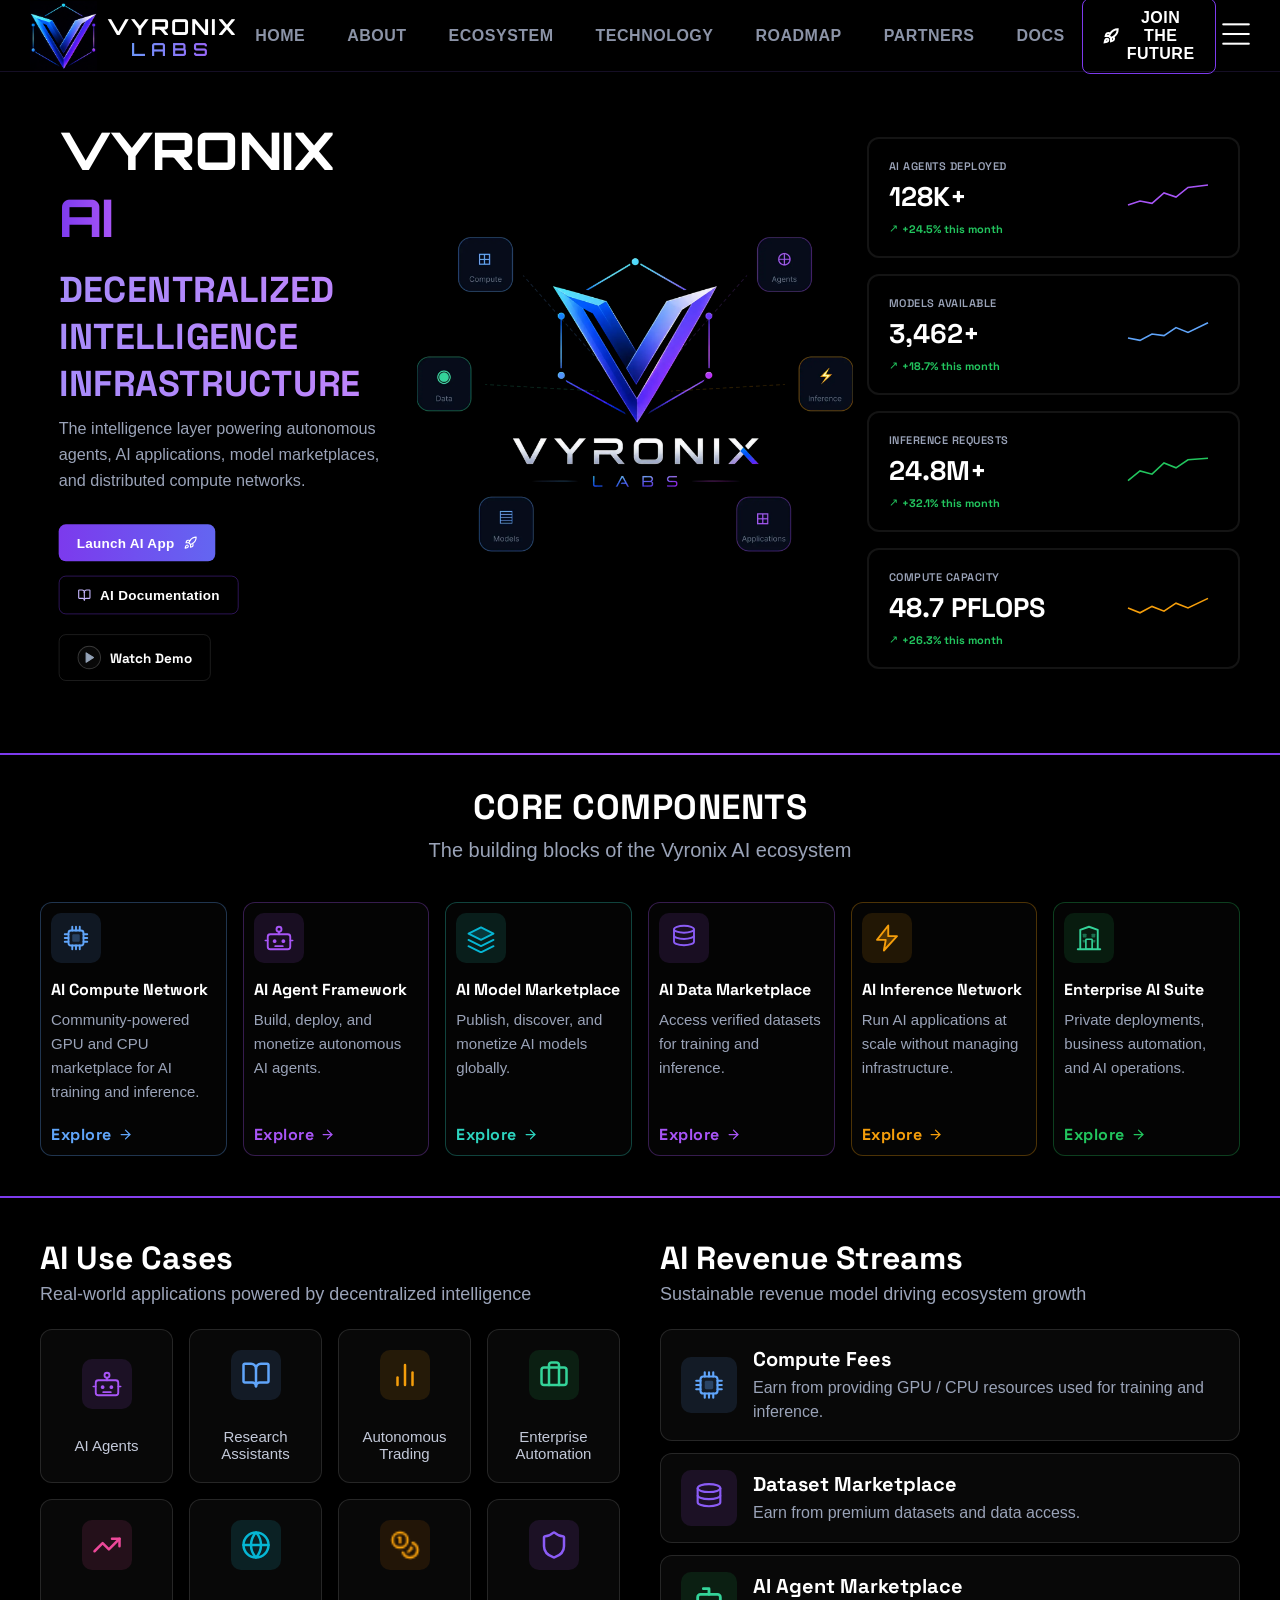
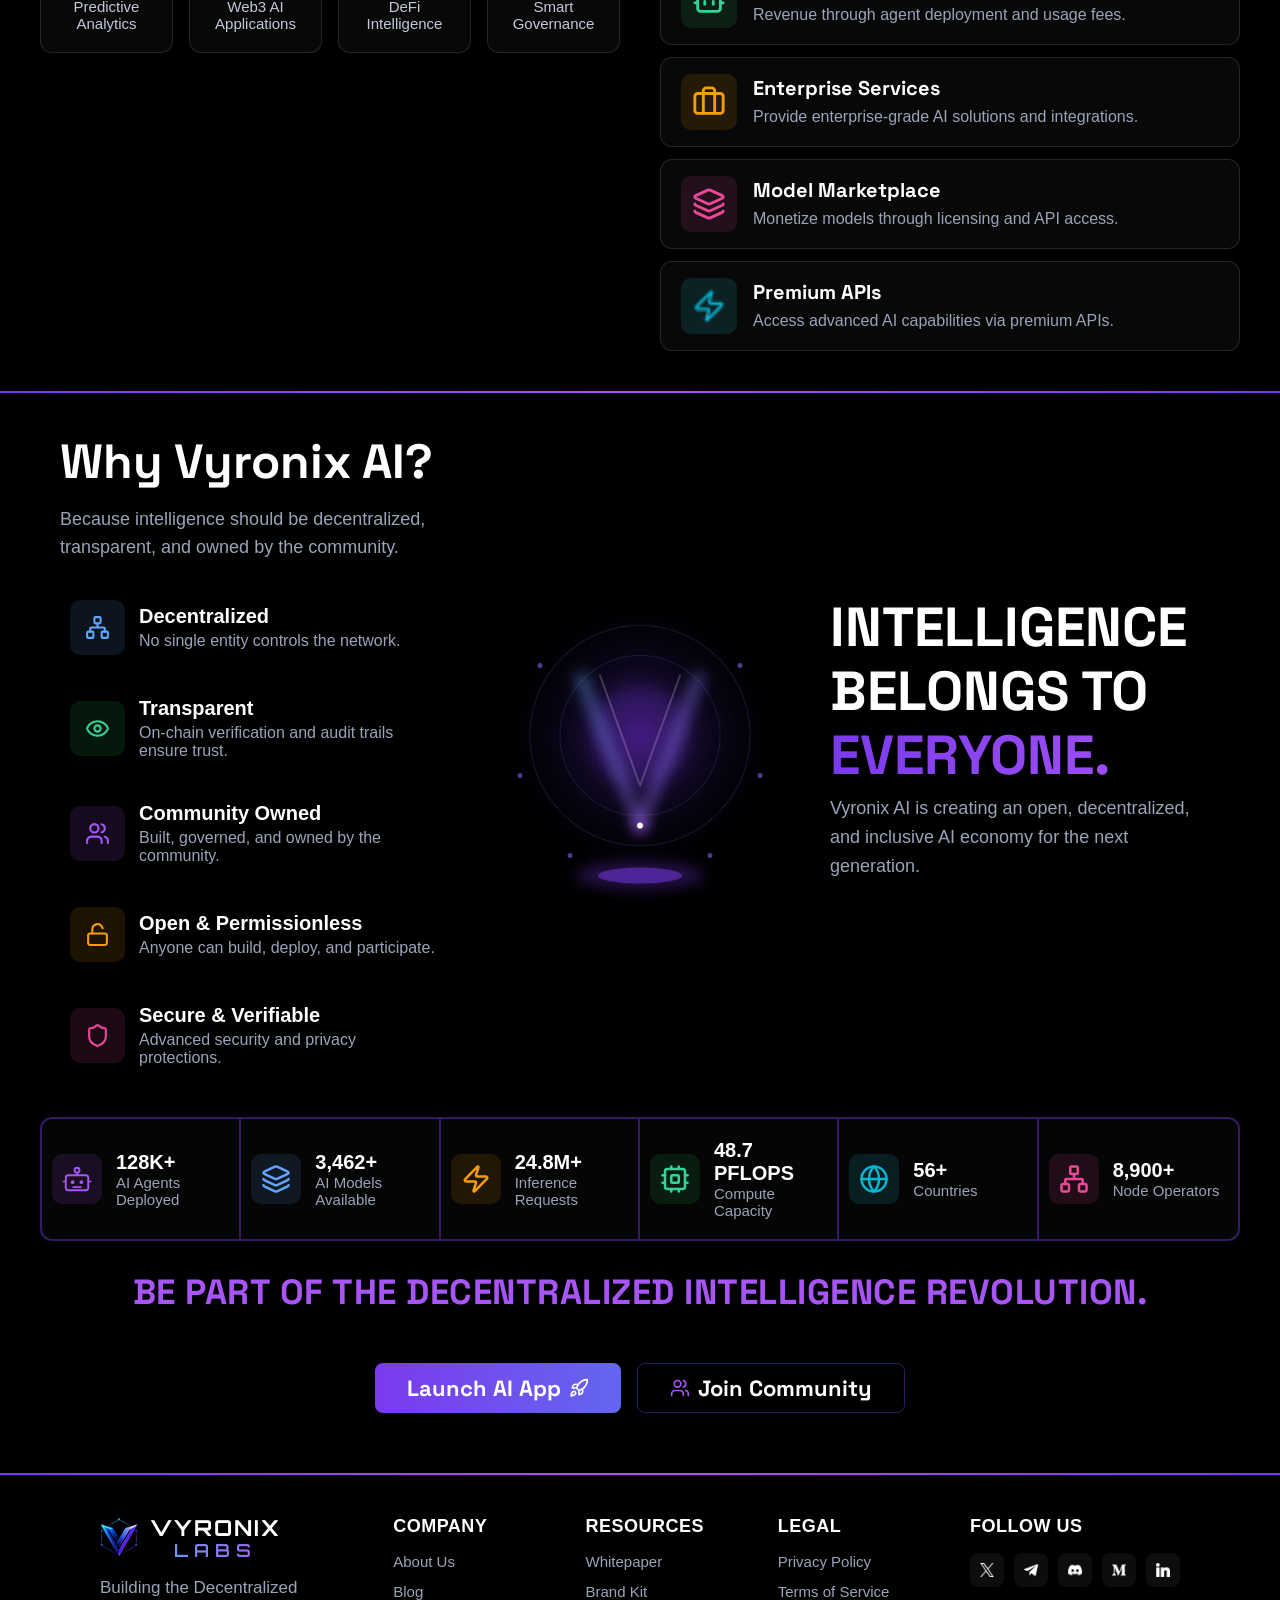
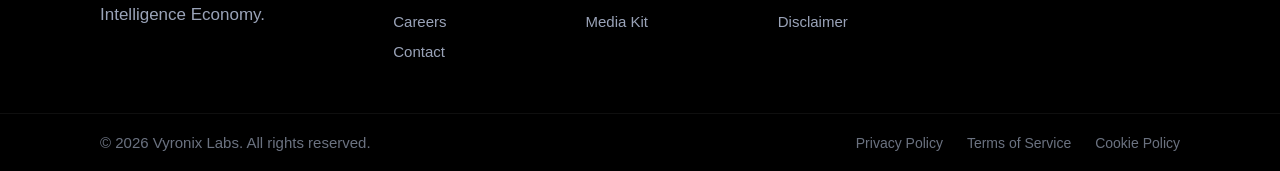
==== page_ai.html @ ead34bfc "Added Or Edited Files" ====
<!doctype html>
<html lang="en">
  <head>
    <meta charset="UTF-8" />
    <meta name="viewport" content="width=device-width, initial-scale=1.0" />
    <title>VYRONIX Labs</title>
      <base href="/"/>
    <link rel="shortcut icon" href="icones/VLOGO.webp" />
    <link
      rel="stylesheet"
      href="https://fonts.googleapis.com/css2?family=Orbitron:wght@600;700&display=swap"
    />
    <link
      rel="stylesheet"
      href="https://fonts.googleapis.com/css2?family=Space+Grotesk:wght@700;800&family=Orbitron:wght@600;700&display=swap"
    />
    
    <link rel="stylesheet" href="styles_ai.css" />
    <style></style>
  </head>
  <body>
    <!-- Navigation Bar -->
    <nav class="navbar">
      <div class="navlogo">
        <div class="img">
          <img src="icones/VLOGO.webp" alt="" />
        </div>
        <div>
          <div>
            <h2 class="vyronix2">VYRONIX</h2>
            <h2 class="labs2">LABS</h2>
          </div>
        </div>
      </div>
      <div class="Navpages">
        <ul>
          <li ><a href="/home">HOME</a></li>
          <li><a href="">ABOUT</a></li>
          <li><a href="">ECOSYSTEM</a></li>
          <li><a href="">TECHNOLOGY</a></li>
          <li><a href="">ROADMAP</a></li>
          <li><a href="">PARTNERS</a></li>
          <li><a href="">DOCS</a></li>
        </ul>
      </div>
      <div class="JoiningButton">
        <button>
          <img src="icones/rocket.svg" alt="" />
          <h3>JOIN THE FUTURE</h3>
        </button>
      </div>
      <div class="hamburger">
        <img src="icones/hamburgerimg.png" alt="menu" />
      </div>
    </nav>

    <!-- Drawer Overlay -->
    <div class="drawer-overlay" id="drawerOverlay"></div>

    <!-- Drawer -->
    <div class="drawer" id="drawer">
      <div class="drawer-header">
        <div class="drawer-logo">
          <img src="icones/VLOGO.webp" alt="Logo" />
          <span>VYRONIX LABS</span>
        </div>
        <button class="drawer-close" id="drawerClose">✕</button>
      </div>

      <ul class="drawer-explore-nav">
        <li class="explore-label"><span class="dot"></span>EXPLORE VYRONIX</li>
        <li>
          <a href="/home"
            ><img src="icones/overview.svg" alt="" /><span>Overview</span></a
          >
        </li>
        <li class="active">
          <a href="/ai"
            ><img src="icones/ai.svg" alt="" /><span>AI</span></a
          >
        </li>
        <li>
          <a href="/web3"
            ><img src="icones/web3.svg" alt="" /><span>Web3</span></a
          >
        </li>
        <li>
          <a href="/depin"><img src="icones/depin.svg" alt="" /><span>DePIN</span></a>
        </li>
        <li>
          <a href="/ecosystem"
            ><img src="icones/ecosystem.svg" alt="" /><span>Ecosystem</span></a
          >
        </li>
        <li>
          <a href="/token"
            ><img src="icones/token.svg" alt="" /><span>Tokenomics</span></a
          >
        </li>
        <li>
          <a href="/roadmap"
            ><img src="icones/roadmap.svg" alt="" /><span>Roadmap</span></a
          >
        </li>
        <li>
          <a href="/community"
            ><img src="icones/community.svg" alt="" /><span>Community</span></a
          >
        </li>
        <li>
          <a href=""><img src="icones/docs.svg" alt="" /><span>Docs</span></a>
        </li>
        <li>
          <a href=""><img src="icones/faqs.svg" alt="" /><span>FAQ</span></a>
        </li>
      </ul>

      <ul class="drawer-nav">
        <li><a href="/home">HOME</a></li>
        <li><a href="#">ABOUT</a></li>
        <li><a href="#">ECOSYSTEM</a></li>
        <li><a href="#">TECHNOLOGY</a></li>
        <li><a href="#">ROADMAP</a></li>
        <li><a href="#">PARTNERS</a></li>
        <li><a href="#">DOCS</a></li>
      </ul>

      <div class="drawer-footer">
        <button class="drawer-join-btn">
          <img src="icones/jointhefuture.png" alt="" />
          JOIN THE FUTURE
        </button>
        <div class="drawer-social">
          <a href="#"><img src="icones/X.png" alt="X" /></a>
          <a href="#"><img src="icones/palne.png" alt="Telegram" /></a>
          <a href="#"><img src="icones/dot.png" alt="Discord" /></a>
          <a href="#"><img src="icones/m.png" alt="Medium" /></a>
          <a href="#"><img src="icones/in.png" alt="LinkedIn" /></a>
        </div>
      </div>
    </div>

    <!-- Main -->
    <main class="main">
      <div class="sections">
        <!-- Hero Section -->
        <div class="hero">
          <div class="content">
            <div class="heading1">
              <h1>VYRONIX</h1>
              <h1 class="accent">AI</h1>
            </div>
            <div class="heading2">
              <h2>Decentralized</h2>
              <h2>Intelligence Infrastructure</h2>
            </div>
            <div class="para">
              <p>
                The intelligence layer powering autonomous agents, AI
                applications, model marketplaces, and distributed compute
                networks.
              </p>
            </div>
            <div class="buttons">
              <button class="btn-primary">
                <h4>Launch AI App</h4>
                <img src="icones/ai/launchAiPlane.svg" alt="" />
              </button>
              <button class="btn-secondary">
                <img src="icones/ai/aiDocumentation.svg" alt="" />
                <h4>AI Documentation</h4>
              </button>
            </div>
            <div class="playButton">
              <button>
                <span class="play-circle">
                  <img src="icones/ai/watchDemo.svg" alt="" />
                </span>
                <h4>Watch Demo</h4>
              </button>
            </div>
          </div>

          <div class="logo-center">
            <img src="icones/ai/BrainOrb.webp" alt="Vyronix Labs" />
          </div>

          <div class="stats">
            <div class="stat-card card-panel">
              <div class="left-Content">
                <h2>AI Agents Deployed</h2>
                <h1>128K+</h1>
                <div class="progress progress-purple">
                  <span class="arrow">↗</span>
                  <h2>+24.5% this month</h2>
                </div>
              </div>
              <div class="right-content">
                <svg viewBox="0 0 100 40" class="mini-chart mini-chart-purple">
                  <polyline points="0,30 15,25 30,28 45,15 60,20 75,8 100,5" />
                </svg>
              </div>
            </div>

            <div class="stat-card card-panel">
              <div class="left-Content">
                <h2>Models Available</h2>
                <h1>3,462+</h1>
                <div class="progress progress-blue">
                  <span class="arrow">↗</span>
                  <h2>+18.7% this month</h2>
                </div>
              </div>
              <div class="right-content">
                <svg viewBox="0 0 100 40" class="mini-chart mini-chart-blue">
                  <polyline points="0,25 15,28 30,20 45,22 60,12 75,18 100,6" />
                </svg>
              </div>
            </div>

            <div class="stat-card card-panel">
              <div class="left-Content">
                <h2>Inference Requests</h2>
                <h1>24.8M+</h1>
                <div class="progress progress-green">
                  <span class="arrow">↗</span>
                  <h2>+32.1% this month</h2>
                </div>
              </div>
              <div class="right-content">
                <svg viewBox="0 0 100 40" class="mini-chart mini-chart-green">
                  <polyline points="0,32 15,20 30,24 45,10 60,16 75,6 100,4" />
                </svg>
              </div>
            </div>

            <div class="stat-card card-panel">
              <div class="left-Content">
                <h2>Compute Capacity</h2>
                <h1>48.7 PFLOPS</h1>
                <div class="progress progress-orange">
                  <span class="arrow">↗</span>
                  <h2>+26.3% this month</h2>
                </div>
              </div>
              <div class="right-content">
                <svg viewBox="0 0 100 40" class="mini-chart mini-chart-orange">
                  <polyline points="0,20 15,26 30,18 45,24 60,14 75,20 100,8" />
                </svg>
              </div>
            </div>
          </div>
        </div>

        <!-- Core Components -->
        <div class="core-Components">
          <h1>Core Components</h1>
          <p>The building blocks of the Vyronix AI ecosystem</p>
          <div class="cards">
            <div class="comp-cards card-blue">
              <div class="img-container">
                <img src="icones/ai/aiCompute.svg" alt="" />
              </div>
              <h3>AI Compute Network</h3>
              <p>
                Community-powered GPU and CPU marketplace for AI training and
                inference.
              </p>
              <button>
                <h3>Explore</h3>
                <svg
                  class="arrow"
                  width="10"
                  height="10"
                  viewBox="0 0 10 10"
                  fill="none"
                  xmlns="http://www.w3.org/2000/svg"
                >
                  <path
                    d="M2.08337 5H7.91671"
                    stroke="currentColor"
                    stroke-width="0.833333"
                    stroke-linecap="round"
                    stroke-linejoin="round"
                  />
                  <path
                    d="M5 2.08331L7.91667 4.99998L5 7.91665"
                    stroke="currentColor"
                    stroke-width="0.833333"
                    stroke-linecap="round"
                    stroke-linejoin="round"
                  />
                </svg>
              </button>
            </div>

            <div class="comp-cards card-purple">
              <div class="img-container">
                <img src="icones/ai/aiAgent.svg" alt="" />
              </div>
              <h3>AI Agent Framework</h3>
              <p>Build, deploy, and monetize autonomous AI agents.</p>
              <button>
                <h3>Explore</h3>
                <svg
                  class="arrow"
                  width="10"
                  height="10"
                  viewBox="0 0 10 10"
                  fill="none"
                  xmlns="http://www.w3.org/2000/svg"
                >
                  <path
                    d="M2.08337 5H7.91671"
                    stroke="currentColor"
                    stroke-width="0.833333"
                    stroke-linecap="round"
                    stroke-linejoin="round"
                  />
                  <path
                    d="M5 2.08331L7.91667 4.99998L5 7.91665"
                    stroke="currentColor"
                    stroke-width="0.833333"
                    stroke-linecap="round"
                    stroke-linejoin="round"
                  />
                </svg>
              </button>
            </div>

            <div class="comp-cards card-teal">
              <div class="img-container">
                <img src="icones/ai/aiModel.svg" alt="" />
              </div>
              <h3>AI Model Marketplace</h3>
              <p>Publish, discover, and monetize AI models globally.</p>
              <button>
                <h3>Explore</h3>
                <svg
                  class="arrow"
                  width="10"
                  height="10"
                  viewBox="0 0 10 10"
                  fill="none"
                  xmlns="http://www.w3.org/2000/svg"
                >
                  <path
                    d="M2.08337 5H7.91671"
                    stroke="currentColor"
                    stroke-width="0.833333"
                    stroke-linecap="round"
                    stroke-linejoin="round"
                  />
                  <path
                    d="M5 2.08331L7.91667 4.99998L5 7.91665"
                    stroke="currentColor"
                    stroke-width="0.833333"
                    stroke-linecap="round"
                    stroke-linejoin="round"
                  />
                </svg>
              </button>
            </div>

            <div class="comp-cards card-purple">
              <div class="img-container">
                <img src="icones/ai/aiData.svg" alt="" />
              </div>
              <h3>AI Data Marketplace</h3>
              <p>Access verified datasets for training and inference.</p>
              <button>
                <h3>Explore</h3>
                <svg
                  class="arrow"
                  width="10"
                  height="10"
                  viewBox="0 0 10 10"
                  fill="none"
                  xmlns="http://www.w3.org/2000/svg"
                >
                  <path
                    d="M2.08337 5H7.91671"
                    stroke="currentColor"
                    stroke-width="0.833333"
                    stroke-linecap="round"
                    stroke-linejoin="round"
                  />
                  <path
                    d="M5 2.08331L7.91667 4.99998L5 7.91665"
                    stroke="currentColor"
                    stroke-width="0.833333"
                    stroke-linecap="round"
                    stroke-linejoin="round"
                  />
                </svg>
              </button>
            </div>

            <div class="comp-cards card-orange">
              <div class="img-container">
                <img src="icones/ai/aiInterface.svg" alt="" />
              </div>
              <h3>AI Inference Network</h3>
              <p>
                Run AI applications at scale without managing infrastructure.
              </p>
              <button>
                <h3>Explore</h3>
                <svg
                  class="arrow"
                  width="10"
                  height="10"
                  viewBox="0 0 10 10"
                  fill="none"
                  xmlns="http://www.w3.org/2000/svg"
                >
                  <path
                    d="M2.08337 5H7.91671"
                    stroke="currentColor"
                    stroke-width="0.833333"
                    stroke-linecap="round"
                    stroke-linejoin="round"
                  />
                  <path
                    d="M5 2.08331L7.91667 4.99998L5 7.91665"
                    stroke="currentColor"
                    stroke-width="0.833333"
                    stroke-linecap="round"
                    stroke-linejoin="round"
                  />
                </svg>
              </button>
            </div>

            <div class="comp-cards card-green">
              <div class="img-container">
                <img src="icones/ai/enterpriseAi.svg" alt="" />
              </div>
              <h3>Enterprise AI Suite</h3>
              <p>
                Private deployments, business automation, and AI operations.
              </p>
              <button>
                <h3>Explore</h3>
                <svg
                  class="arrow"
                  width="10"
                  height="10"
                  viewBox="0 0 10 10"
                  fill="none"
                  xmlns="http://www.w3.org/2000/svg"
                >
                  <path
                    d="M2.08337 5H7.91671"
                    stroke="currentColor"
                    stroke-width="0.833333"
                    stroke-linecap="round"
                    stroke-linejoin="round"
                  />
                  <path
                    d="M5 2.08331L7.91667 4.99998L5 7.91665"
                    stroke="currentColor"
                    stroke-width="0.833333"
                    stroke-linecap="round"
                    stroke-linejoin="round"
                  />
                </svg>
              </button>
            </div>
          </div>
        </div>

        <!-- AI Use Cases & Revenue Streams -->
        <div class="usecases-revenue">
          <div class="usecases-col">
            <h1>AI Use Cases</h1>
            <p>Real-world applications powered by decentralized intelligence</p>
            <div class="usecase-grid">
              <div class="usecase-card usecase-purple">
                <div class="img-container">
                  <img src="icones/ai/aiAgent.svg" alt="" />
                </div>
                <p>AI Agents</p>
              </div>
              <div class="usecase-card usecase-blue">
                <div class="img-container">
                  <img src="icones/ai/researchAssistant.svg" alt="" />
                </div>
                <p>Research Assistants</p>
              </div>
              <div class="usecase-card usecase-orange">
                <div class="img-container">
                  <img src="icones/ai/autonomousTrading.svg" alt="" />
                </div>
                <p>Autonomous Trading</p>
              </div>
              <div class="usecase-card usecase-green">
                <div class="img-container">
                  <img src="icones/ai/enterpriseAutomation.svg" alt="" />
                </div>
                <p>Enterprise Automation</p>
              </div>
              <div class="usecase-card usecase-pink">
                <div class="img-container">
                  <img src="icones/ai/predictiveAnalysis.svg" alt="" />
                </div>
                <p>Predictive Analytics</p>
              </div>
              <div class="usecase-card usecase-cyan">
                <div class="img-container">
                  <img src="icones/ai/web3Ai.svg" alt="" />
                </div>
                <p>Web3 AI Applications</p>
              </div>
              <div class="usecase-card usecase-gold">
                <div class="img-container">
                  <img src="icones/ai/deFiIntelligence.webp" alt="" />
                </div>
                <p>DeFi Intelligence</p>
              </div>
              <div class="usecase-card usecase-purple">
                <div class="img-container">
                  <img src="icones/ai/smartGovernance.svg" alt="" />
                </div>
                <p>Smart Governance</p>
              </div>
            </div>
          </div>

          <div class="revenue-col">
            <h1>AI Revenue Streams</h1>
            <p>Sustainable revenue model driving ecosystem growth</p>
            <div class="revenue-list">
              <div class="revenue-row">
                <div class="img-container revenue-blue">
                  <img src="icones/ai/aiCompute.svg" alt="" />
                </div>
                <div class="revenue-text">
                  <h3>Compute Fees</h3>
                  <p>
                    Earn from providing GPU / CPU resources used for training
                    and inference.
                  </p>
                </div>
              </div>
              <div class="revenue-row">
                <div class="img-container revenue-purple">
                  <img src="icones/ai/aiData.svg" alt="" />
                </div>
                <div class="revenue-text">
                  <h3>Dataset Marketplace</h3>
                  <p>Earn from premium datasets and data access.</p>
                </div>
              </div>
              <div class="revenue-row">
                <div class="img-container revenue-green">
                  <img src="icones/ai/aiAgent2.svg" alt="" />
                </div>
                <div class="revenue-text">
                  <h3>AI Agent Marketplace</h3>
                  <p>Revenue through agent deployment and usage fees.</p>
                </div>
              </div>
              <div class="revenue-row">
                <div class="img-container revenue-orange">
                  <img src="icones/ai/enterpriceServices.svg" alt="" />
                </div>
                <div class="revenue-text">
                  <h3>Enterprise Services</h3>
                  <p>Provide enterprise-grade AI solutions and integrations.</p>
                </div>
              </div>
              <div class="revenue-row">
                <div class="img-container revenue-pink">
                  <img src="icones/ai/modelMarketplace.svg" alt="" />
                </div>
                <div class="revenue-text">
                  <h3>Model Marketplace</h3>
                  <p>Monetize models through licensing and API access.</p>
                </div>
              </div>
              <div class="revenue-row">
                <div class="img-container revenue-cyan">
                  <img src="icones/ai/premiumAPIs.webp" alt="" />
                </div>
                <div class="revenue-text">
                  <h3>Premium APIs</h3>
                  <p>Access advanced AI capabilities via premium APIs.</p>
                </div>
              </div>
            </div>
          </div>
        </div>

        <!-- Why Vyronix AI -->
        <div class="why-Vyronix">
          <div class="main-content">
            <div class="why-left">
              <div class="heading">
                <h1>Why Vyronix AI?</h1>
              </div>
              <div class="para">
                <p>
                  Because intelligence should be decentralized, transparent, and
                  owned by the community.
                </p>
              </div>
              <div class="lists">
                <div class="list-item">
                  <div class="img-container list-blue">
                    <img src="icones/ai/decentralized.svg" alt="" />
                  </div>
                  <div class="list-text">
                    <h3>Decentralized</h3>
                    <p>No single entity controls the network.</p>
                  </div>
                </div>
                <div class="list-item">
                  <div class="img-container list-green">
                    <img src="icones/ai/transparent.svg" alt="" />
                  </div>
                  <div class="list-text">
                    <h3>Transparent</h3>
                    <p>On-chain verification and audit trails ensure trust.</p>
                  </div>
                </div>
                <div class="list-item">
                  <div class="img-container list-purple">
                    <img src="icones/ai/communityOwned.svg" alt="" />
                  </div>
                  <div class="list-text">
                    <h3>Community Owned</h3>
                    <p>Built, governed, and owned by the community.</p>
                  </div>
                </div>
                <div class="list-item">
                  <div class="img-container list-orange">
                    <img src="icones/ai/openPermissionless.svg" alt="" />
                  </div>
                  <div class="list-text">
                    <h3>Open &amp; Permissionless</h3>
                    <p>Anyone can build, deploy, and participate.</p>
                  </div>
                </div>
                <div class="list-item">
                  <div class="img-container list-pink">
                    <img src="icones/ai/secureVerifiable.svg" alt="" />
                  </div>
                  <div class="list-text">
                    <h3>Secure &amp; Verifiable</h3>
                    <p>Advanced security and privacy protections.</p>
                  </div>
                </div>
              </div>
            </div>
            <div class="why-center"></div>
            <div class="why-right">
              <div class="heading">
                <h1>Intelligence</h1>
                <h1>Belongs To</h1>
                <h1 class="accent">Everyone.</h1>
              </div>
              <div class="para">
                <p>
                  Vyronix AI is creating an open, decentralized, and inclusive
                  AI economy for the next generation.
                </p>
              </div>
            </div>
          </div>

          <div class="stat-cards">
            <div class="stat-item">
              <div class="img-container stat-purple">
                <img src="icones/ai/aiAgent.svg" alt="" />
              </div>
              <div class="text">
                <h1>128K+</h1>
                <p>AI Agents Deployed</p>
              </div>
            </div>
            <div class="stat-item">
              <div class="img-container stat-blue">
                <img src="icones/ai/modelsAvailable.svg" alt="" />
              </div>
              <div class="text">
                <h1>3,462+</h1>
                <p>AI Models Available</p>
              </div>
            </div>
            <div class="stat-item">
              <div class="img-container stat-orange">
                <img src="icones/ai/inferenceRequests.svg" alt="" />
              </div>
              <div class="text">
                <h1>24.8M+</h1>
                <p>Inference Requests</p>
              </div>
            </div>
            <div class="stat-item">
              <div class="img-container stat-green">
                <img src="icones/ai/computeCapacity.svg" alt="" />
              </div>
              <div class="text">
                <h1>48.7 PFLOPS</h1>
                <p>Compute Capacity</p>
              </div>
            </div>
            <div class="stat-item">
              <div class="img-container stat-cyan">
                <img src="icones/ai/countries.svg" alt="" />
              </div>
              <div class="text">
                <h1>56+</h1>
                <p>Countries</p>
              </div>
            </div>
            <div class="stat-item">
              <div class="img-container stat-pink">
                <img src="icones/ai/nodeOperators.svg" alt="" />
              </div>
              <div class="text">
                <h1>8,900+</h1>
                <p>Node Operators</p>
              </div>
            </div>
          </div>

          <div class="cta-block">
            <div class="heading">
              <h1>Be Part Of The Decentralized Intelligence Revolution.</h1>
            </div>
            <div class="buttons">
              <button class="btn-primary">
                <h4>Launch AI App</h4>
                <img src="icones/ai/launchAiPlane.svg" alt="" />
              </button>
              <button class="btn-secondary">
                <img src="icones/ai/communityOwned.svg" alt="" />
                <h4>Join Community</h4>
              </button>
            </div>
          </div>
        </div>
      </div>
    </main>

    <!-- Footer -->
    <footer class="footer">
      <div class="footer-bottom">
        <div class="footer-brand">
          <div class="footer-logo">
            <img src="icones/VLOGO.webp" alt="" />
            <div>
              <h2 class="vyronix2">VYRONIX</h2>
              <h2 class="labs2">LABS</h2>
            </div>
          </div>
          <p class="footer-tagline">
            Building the Decentralized Intelligence Economy.
          </p>
        </div>

        <div class="footer-links-col">
          <h4>COMPANY</h4>
          <ul>
            <li><a href="">About Us</a></li>
            <li><a href="">Blog</a></li>
            <li><a href="">Careers</a></li>
            <li><a href="">Contact</a></li>
          </ul>
        </div>

        <div class="footer-links-col">
          <h4>RESOURCES</h4>
          <ul>
            <li><a href="">Whitepaper</a></li>
            <li><a href="">Brand Kit</a></li>
            <li><a href="">Media Kit</a></li>
          </ul>
        </div>

        <div class="footer-links-col">
          <h4>LEGAL</h4>
          <ul>
            <li><a href="">Privacy Policy</a></li>
            <li><a href="">Terms of Service</a></li>
            <li><a href="">Disclaimer</a></li>
          </ul>
        </div>

        <div class="footer-follow-col">
          <h4>FOLLOW US</h4>
          <div class="social-icons">
            <a href=""><img src="icones/X.png" alt="X" /></a>
            <a href=""><img src="icones/palne.png" alt="Telegram" /></a>
            <a href=""><img src="icones/dot.png" alt="Discord" /></a>
            <a href=""><img src="icones/m.png" alt="Medium" /></a>
            <a href=""><img src="icones/in.png" alt="LinkedIn" /></a>
          </div>
        </div>
      </div>
      <div class="footer-copyright">
        <p>© 2026 Vyronix Labs. All rights reserved.</p>
        <div class="footer-copyright-links">
          <a href="">Privacy Policy</a>
          <a href="">Terms of Service</a>
          <a href="">Cookie Policy</a>
        </div>
      </div>
    </footer>

    <!-- script for drawer -->
    <script>
      // Get elements
      const hamburger = document.querySelector(".hamburger");
      const drawer = document.getElementById("drawer");
      const overlay = document.getElementById("drawerOverlay");
      const closeBtn = document.getElementById("drawerClose");
      const body = document.body;

      // Open drawer
      function openDrawer() {
        drawer.classList.add("open");
        overlay.classList.add("active");
        body.classList.add("no-scroll");
      }

      // Close drawer
      function closeDrawer() {
        drawer.classList.remove("open");
        overlay.classList.remove("active");
        body.classList.remove("no-scroll");
      }

      // Event listeners
      hamburger.addEventListener("click", openDrawer);
      closeBtn.addEventListener("click", closeDrawer);
      overlay.addEventListener("click", closeDrawer);

      // Close on Escape key
      document.addEventListener("keydown", function (e) {
        if (e.key === "Escape") {
          closeDrawer();
        }
      });

      // Close when a nav link is clicked
      document.querySelectorAll(".drawer-nav a").forEach((link) => {
        link.addEventListener("click", closeDrawer);
      });

      // Close when join button is clicked
      document
        .querySelector(".drawer-join-btn")
        .addEventListener("click", closeDrawer);
    </script>
  </body>
</html>
---- styles_ai.css ----
* {
    padding: 0;
    margin: 0;
    box-sizing: border-box;
}

body {
    background: #000000;
    font-family: "Segoe UI", Arial, sans-serif;
}

h1,
h2,
h3,
h4,
h5,
h6 {
    font-family: "Inter-Bold", sans-serif;
}

.navbar {
    display: flex;
    align-items: center;
    justify-content: space-between;
    height: 72px;
    padding: 0 30px;
    background-color: #000000;
    border-bottom: 1px solid rgba(139, 92, 246, 0.15);
}

/* ---------- Logo ---------- */

.navbar .navlogo {
    display: flex;
    align-items: center;
    gap: 10px;
}

.navbar .navlogo .img img {
    height: 70px;
    width: auto;
    display: block;
}

.vyronix2 {
    color: #ffffff;
    text-align: center;
    font-family: "Orbitron";
    font-size: 22px;
    line-height: 24px;
    letter-spacing: 2px;
    font-weight: 700;
    position: static;
}

.labs2 {
    background: linear-gradient(90deg,
            rgba(96, 165, 250, 1) 0%,
            rgba(168, 85, 247, 1) 100%);
    background-clip: text;
    -webkit-background-clip: text;
    -webkit-text-fill-color: transparent;
    text-align: center;
    font-family: "Orbitron", sans-serif;
    font-size: 18px;
    line-height: 16px;
    letter-spacing: 6px;
    font-weight: 600;
    position: static;
    margin-top: 2px;
}

/* ---------- Nav links ---------- */

.Navpages ul {
    list-style: none;
    display: flex;
    align-items: center;
    gap: 8px;
}

.Navpages ul li a {
    display: inline-block;
    text-decoration: none;
    color: #8b93a7;
    font-size: 16px;
    font-weight: 600;
    letter-spacing: 0.5px;
    padding: 8px 16px;
    border-radius: 8px;
    border: 1px solid transparent;
    transition:
        color 0.2s ease,
        border-color 0.2s ease,
        background 0.2s ease;
}

.Navpages ul li a:hover {
    color: #ffffff;
}

.Navpages ul li.active a {
    color: #ffffff;
    border: 1px solid #7c3aed;
    background: rgba(124, 58, 237, 0.08);
}

/* ---------- Join button ---------- */

.JoiningButton button {
    display: flex;
    align-items: center;
    gap: 8px;
    background: transparent;
    border: 1px solid #7c3aed;
    border-radius: 8px;
    padding: 10px 20px;
    cursor: pointer;
    transition: background 0.2s ease;
}

.JoiningButton button:hover {
    background: rgba(124, 58, 237, 0.1);
}

.JoiningButton button img {
    height: 16px;
    width: auto;
}

.JoiningButton button h3 {
    color: #ffffff;
    font-size: 16px;
    font-weight: 700;
    letter-spacing: 0.5px;
}

.hamburger img {
    height: 40px;
}


/* ---------- Main layout ---------- */
.main {
    display: grid;
    grid-template-columns: 100%;
}

/* ---------- Hero layout ---------- */

.hero {
    display: grid;
    grid-template-columns: 550px 400px 300px;
    gap: 40px;
    padding: 0px 40px;
    align-items: center;
    justify-content: space-between;
}

/* ---------- Left: content ---------- */
.hero .content {
    display: flex;
    flex-direction: column;
    gap: 10px;
    max-width: 650px;
    padding: 20px 0px 0;
    position: relative;
    z-index: 2;
}

.heading1 {
    display: flex;
    flex-wrap: wrap;
    align-items: baseline;
    gap: 12px;
    margin-bottom: 12px;
}

.heading1 h1 {
    font-family: "Orbitron";
    color: #ffffff;
    font-size: clamp(32px, 5vw, 70px);
    font-weight: 800;
    line-height: 1.1;
    text-transform: uppercase;
    font-size: clamp(28px, 4.5vw, 59.85px);
    hyphens: auto;
}

.heading1 h1.accent {
    background: linear-gradient(90deg, #7c3aed, #a855f7);
    background-clip: text;
    -webkit-background-clip: text;
    -webkit-text-fill-color: transparent;
}

.heading2 h2 {
    font-family: "Space Grotesk", sans-serif;
    font-size: 40px;
    font-weight: 800;
    line-height: 1.3;
    letter-spacing: 0.3px;
    text-transform: uppercase;
    background: linear-gradient(90deg, #a78bfa, #c084fc);
    background-clip: text;
    -webkit-background-clip: text;
    -webkit-text-fill-color: transparent;
}

.content .para p {
    color: #9aa3b8;
    font-size: 18px;
    line-height: 1.6;
    max-width: 380px;
    margin-bottom: 24px;
}

.content .buttons {
    display: flex;
    flex-direction: row;
    flex-wrap: wrap;
    gap: 16px;
    margin-bottom: 12px;
}

.content .buttons button {
    display: flex;
    align-items: center;
    gap: 10px;
    border-radius: 8px;
    padding: 12px 20px;
    font-size: 13px;
    font-weight: 700;
    letter-spacing: 0.5px;
    cursor: pointer;
    border: none;
}

.content .buttons h4 {
    /* font-family: "Space Grotesk", sans-serif; */
    font-size: 15px;
    font-weight: 700;
    letter-spacing: 0.3px;
}

.btn-primary {
    background: linear-gradient(90deg, #7c3aed, #6366f1);
}

.btn-primary h4,
.btn-primary img {
    color: #ffffff;
}

.btn-primary img {
    height: 15px;
}

.btn-secondary {
    background: transparent;
    border: 1px solid rgba(124, 58, 237, 0.4) !important;
}

.btn-secondary h4 {
    color: #ffffff;
}

.btn-secondary img {
    height: 15px;
}

.playButton button {
    display: flex;
    align-items: center;
    gap: 10px;
    background: transparent;
    border: 1px solid rgba(255, 255, 255, 0.12);
    border-radius: 8px;
    padding: 12px 20px;
    cursor: pointer;
}

.playButton h4 {
    font-family: "Space Grotesk", sans-serif;
    color: #ffffff;
    font-size: 15px;
    font-weight: 700;
}

.play-circle {
    display: flex;
    align-items: center;
    justify-content: center;
    width: 26px;
    height: 26px;
    border-radius: 50%;
    border: 1px solid rgba(255, 255, 255, 0.2);
    background: rgba(255, 255, 255, 0.03);
}

.play-circle img {
    height: 14px;
}

/* ---------- Center: logo design ---------- */

.logo-center {
    display: flex;
    align-items: center;
    justify-content: center;
    /* padding-top: 20px; */
    /* margin: auto; */
    padding-right: 10px;
}

.logo-center img {
    max-width: 120%;
    max-height: 120%;
}

/* ---------- Right: stats ---------- */

.stats {
    display: flex;
    flex-direction: column;
    gap: 16px;
    margin-top: 20px;
}

.stat-card {
    display: flex;
    justify-content: space-between;
    align-items: center;
    padding: 20px;
    border: 2px solid rgba(255, 255, 255, 0.08);
    border-radius: 12px;
}

.left-Content h2 {
    font-family: "Space Grotesk", sans-serif;
    color: #9aa3b8;
    font-size: 11px;
    font-weight: 600;
    letter-spacing: 0.5px;
    text-transform: uppercase;
    margin-bottom: 6px;
}

.left-Content h1 {
    font-family: "Space Grotesk", sans-serif;
    color: #ffffff;
    font-size: 27px;
    font-weight: 1000;
    margin-bottom: 8px;
}

.progress {
    display: flex;
    align-items: center;
    gap: 4px;
}

.progress .arrow {
    font-size: 11px;
}

.progress h2 {
    font-size: 11px;
    font-weight: 700;
    letter-spacing: 0;
    text-transform: none;
    margin-bottom: 0;
}

.progress-purple .arrow,
.progress-purple h2 {
    color: #22c55e;
}

.progress-blue .arrow,
.progress-blue h2 {
    color: #22c55e;
}

.progress-green .arrow,
.progress-green h2 {
    color: #22c55e;
}

.progress-orange .arrow,
.progress-orange h2 {
    color: #22c55e;
}

.right-content {
    width: 100px;
    height: 32px;
}

.mini-chart {
    width: 100%;
    height: 100%;
}

.mini-chart polyline {
    fill: none;
    stroke-width: 2;
}

.mini-chart-purple polyline {
    stroke: #a855f7;
}

.mini-chart-blue polyline {
    stroke: #60a5fa;
}

.mini-chart-green polyline {
    stroke: #22c55e;
}

.mini-chart-orange polyline {
    stroke: #f59e0b;
}

/* ---------- Section divider ---------- */

.section-divider {
    height: 1px;
    background: rgba(247, 11, 11, 0.06);
    margin: 0 40px;
}

/* ---------- Core Components ---------- */

.core-Components {
    text-align: center;
    padding: 30px 40px;
}

.core-Components h1 {
    font-family: "Space Grotesk", sans-serif;
    color: #ffffff;
    font-size: 35px;
    font-weight: 800;
    letter-spacing: 0.5px;
    text-transform: uppercase;
    margin-bottom: 10px;
}

.core-Components>p {
    color: #9aa3b8;
    font-size: 20px;
    margin-bottom: 40px;
}

.cards {
    display: grid;
    grid-template-columns: repeat(6, 1fr);
    gap: 16px;
    text-align: left;
}

.comp-cards {
    display: flex;
    flex-direction: column;
    border: 1px solid rgba(255, 255, 255, 0.08);
    border-radius: 12px;
    padding: 10px;
    background: rgba(255, 255, 255, 0.015);
}

.img-container {
    display: flex;
    align-items: center;
    justify-content: center;
    width: 50px;
    height: 50px;
    border-radius: 10px;
    margin-bottom: 16px;
}

.img-container img {
    width: 30px;
    height: 30px;
}

.comp-cards h3 {
    font-family: "Space Grotesk", sans-serif;
    color: #ffffff;
    font-size: 16px;
    font-weight: 700;
    margin-bottom: 8px;
}

.comp-cards>p {
    color: #9aa3b8;
    font-size: 15px;
    line-height: 1.6;
    margin-bottom: 20px;
    flex-grow: 1;
}

.comp-cards button {
    display: flex;
    align-items: center;
    gap: 6px;
    background: transparent;
    border: none;
    cursor: pointer;
    padding: 0;
    align-self: flex-start;
}

.comp-cards button h3 {
    font-size: 16px;
    font-weight: 800;
    letter-spacing: 0.5px;
    margin-bottom: 0;
}

.comp-cards button .arrow {
    width: 15px;
    height: 15px;
    flex-shrink: 0;
}

/* ---------- Per-card accent colors ---------- */

.card-blue .img-container {
    background: rgba(96, 165, 250, 0.12);
}

.card-purple .img-container {
    background: rgba(168, 85, 247, 0.12);
}

.card-teal .img-container {
    background: rgba(45, 212, 191, 0.12);
}

.card-orange .img-container {
    background: rgba(245, 158, 11, 0.12);
}

.card-green .img-container {
    background: rgba(34, 197, 94, 0.12);
}

.card-blue {
    border-color: rgba(96, 165, 250, 0.3);
}

.card-purple {
    border-color: rgba(168, 85, 247, 0.3);
}

.card-teal {
    border-color: rgba(45, 212, 191, 0.3);
}

.card-orange {
    border-color: rgba(245, 158, 11, 0.3);
}

.card-green {
    border-color: rgba(34, 197, 94, 0.3);
}

.card-blue button,
.card-blue button h3,
.card-blue button .arrow {
    color: #60a5fa;
}

.card-purple button,
.card-purple button h3,
.card-purple button .arrow {
    color: #a855f7;
}

.card-teal button,
.card-teal button h3,
.card-teal button .arrow {
    color: #2dd4bf;
}

.card-orange button,
.card-orange button h3,
.card-orange button .arrow {
    color: #f59e0b;
}

.card-green button,
.card-green button h3,
.card-green button .arrow {
    color: #22c55e;
}

.sections>div {
    border-bottom: 2px solid;
    border-image: linear-gradient(90deg, #7c3aed, #a855f7, #7c3aed) 1;
    padding-bottom: 40px;
}


/* ---------- AI Use Cases + Revenue Streams ---------- */

.usecases-revenue {
    display: grid;
    grid-template-columns: 1fr 1fr;
    gap: 40px;
    padding: 40px 40px;
}

.usecases-revenue h1 {
    font-family: "Space Grotesk", sans-serif;
    color: #ffffff;
    font-size: 32px;
    font-weight: 800;
    margin-bottom: 6px;
}

.usecases-revenue>div>p {
    color: #9aa3b8;
    font-size: 18px;
    margin-bottom: 24px;
}

/* ---------- Use case grid ---------- */

.usecase-grid {
    display: grid;
    grid-template-columns: repeat(4, 1fr);
    gap: 16px;
}

.usecase-card {
    display: flex;
    flex-direction: column;
    align-items: center;
    justify-content: center;
    text-align: center;
    gap: 12px;
    border: 1px solid rgba(255, 255, 255, 0.12);
    border-radius: 12px;
    padding: 20px 12px;
    background: rgba(255, 255, 255, 0.03);
}

.usecase-card .img-container {
    display: flex;
    align-items: center;
    justify-content: center;
    width: 50px;
    height: 50px;
    border-radius: 10px;
}

.usecase-card .img-container img {
    width: 30px;
    height: 30px;
}

.usecase-card p {
    color: #c3c9d9;
    font-size: 15px;
    font-weight: 500;
}

.usecase-purple .img-container {
    background: rgba(168, 85, 247, 0.12);
}

.usecase-blue .img-container {
    background: rgba(96, 165, 250, 0.12);
}

.usecase-orange .img-container {
    background: rgba(245, 158, 11, 0.12);
}

.usecase-green .img-container {
    background: rgba(34, 197, 94, 0.12);
}

.usecase-pink .img-container {
    background: rgba(236, 72, 153, 0.12);
}

.usecase-cyan .img-container {
    background: rgba(34, 211, 238, 0.12);
}

.usecase-gold .img-container {
    background: rgba(217, 119, 6, 0.12);
}

/* ---------- Revenue list ---------- */

.revenue-list {
    display: flex;
    flex-direction: column;
    gap: 12px;
}


.revenue-row {
    display: flex;
    align-items: center;
    gap: 16px;
    border: 1px solid rgba(255, 255, 255, 0.12);
    border-radius: 12px;
    padding: 16px 20px;
    background: rgba(255, 255, 255, 0.03);
}

.revenue-row>div {
    margin: auto 0px;
}

.revenue-row .img-container {
    display: flex;
    align-items: center;
    justify-content: center;
    width: 56px;
    height: 56px;
    border-radius: 10px;
    flex-shrink: 0;
}

.revenue-row .img-container img {
    width: 34px;
    height: 34px;
}

.revenue-text {
    display: flex;
    flex-direction: column;
    justify-content: center;
}

.revenue-text h3 {
    font-family: "Space Grotesk", sans-serif;
    color: #ffffff;
    font-size: 20px;
    font-weight: 700;
    margin-bottom: 4px;
}

.revenue-text p {
    color: #9aa3b8;
    font-size: 16px;
    line-height: 1.5;
}

.revenue-blue {
    background: rgba(96, 165, 250, 0.12);
}

.revenue-purple {
    background: rgba(168, 85, 247, 0.12);
}

.revenue-green {
    background: rgba(34, 197, 94, 0.12);
}

.revenue-orange {
    background: rgba(245, 158, 11, 0.12);
}

.revenue-pink {
    background: rgba(236, 72, 153, 0.12);
}

.revenue-cyan {
    background: rgba(34, 211, 238, 0.12);
}

/* ---------- Why Vyronix AI ---------- */

.why-Vyronix {
    padding: 40px 40px;
}

.main-content {
    display: grid;
    grid-template-columns: 1fr 400px 1fr;
    gap: 40px;
    margin-bottom: 40px;
    padding: 0px 20px;
}

.main-content>div {
    margin: auto 0px;
}

.why-Vyronix .heading h1 {
    font-family: "Space Grotesk", sans-serif;
    color: #ffffff;
    font-size: 48px;
    font-weight: 800;
    line-height: 1.2;
    text-transform: capitalize;
    margin-bottom: 14px;
}

.why-Vyronix .para p {
    color: #9aa3b8;
    font-size: 18px;
    line-height: 1.6;
    margin-bottom: 28px;
}

/* ---------- Left: feature list ---------- */

.lists {
    display: flex;
    flex-direction: column;
    gap: 22px;
}

.list-item {
    display: flex;
    align-items: flex-start;
    gap: 14px;
    padding: 10px;
}

.list-item>div {
    margin: auto 0px;
}

.list-item .img-container {
    display: flex;
    align-items: center;
    justify-content: center;
    width: 55px;
    height: 55px;
    border-radius: 10px;
    flex-shrink: 0;
}

.list-item .img-container img {
    width: 25px;
    height: 25px;
}

.list-text h3 {
    color: #ffffff;
    font-size: 20px;
    font-weight: 700;
    margin-bottom: 4px;
}

.list-text p {
    color: #9aa3b8;
    font-size: 16px;
}

.list-blue {
    background: rgba(96, 165, 250, 0.12);
}

.list-green {
    background: rgba(34, 197, 94, 0.12);
}

.list-purple {
    background: rgba(168, 85, 247, 0.12);
}

.list-orange {
    background: rgba(245, 158, 11, 0.12);
}

.list-pink {
    background: rgba(236, 72, 153, 0.12);
}

/* ---------- Center: glowing V image ---------- */

.why-center {
    background-image: url("icones/ai/V_img.webp");
    background-position: center center;
    background-repeat: no-repeat;
    background-size: contain;
    min-height: 380px;
    height: 100%;
}

/* ---------- Right: statement ---------- */

.why-right .heading h1 {
    font-size: 55px;
    text-transform: uppercase;
    line-height: 50px;
}

.why-right .heading h1.accent {
    background: linear-gradient(90deg, #7c3aed, #a855f7);
    background-clip: text;
    -webkit-background-clip: text;
    -webkit-text-fill-color: transparent;
}

.why-right .para p {
    font-size: 18px;
}

/* ---------- Stat cards row ---------- */

.stat-cards {
    display: grid;
    grid-template-columns: repeat(6, 1fr);
    border: 2px solid rgba(124, 58, 237, 0.4);
    border-radius: 12px;
    background: rgba(255, 255, 255, 0.02);
    margin: 0px 0px;
}

.stat-item {
    display: flex;
    align-items: center;
    gap: 14px;
    padding: 20px 10px;
    border-right: 2px solid rgba(124, 58, 237, 0.4);
}

.stat-item>div {
    margin: auto 0px;
}

.stat-item:last-child {
    border-right: none;
}

.stat-item .img-container {
    display: flex;
    align-items: center;
    justify-content: center;
    width: 50px;
    height: 50px;
    border-radius: 10px;
    flex-shrink: 0;
}

.stat-item .img-container img {
    width: 30px;
    height: 30px;
}

.stat-item .text h1 {
    color: #ffffff;
    font-size: 20px;
    font-weight: 0;
}

.stat-item .text p {
    color: #9aa3b8;
    font-size: 15px;
    font-weight: 400;
}

.stat-purple {
    background: rgba(168, 85, 247, 0.12);
}

.stat-blue {
    background: rgba(96, 165, 250, 0.12);
}

.stat-orange {
    background: rgba(245, 158, 11, 0.12);
}

.stat-green {
    background: rgba(34, 197, 94, 0.12);
}

.stat-cyan {
    background: rgba(34, 211, 238, 0.12);
}

.stat-pink {
    background: rgba(236, 72, 153, 0.12);
}

/* ---------- CTA block ---------- */

.cta-block {
    text-align: center;
}

.cta-block .heading h1 {
    color: #a855f7;
    font-size: 35px;
    font-weight: 800;
    letter-spacing: 0.5px;
    text-transform: uppercase;
    margin: 30px auto;
}

.cta-block .buttons {
    display: flex;
    justify-content: center;
    gap: 16px;
}

.cta-block .buttons button {
    display: flex;
    align-items: center;
    gap: 8px;
    border-radius: 8px;
    padding: 10px 32px;
    font-weight: 700;
    cursor: pointer;
    border: none;
    margin: 20px 0px;
}

.cta-block .buttons h4 {
    font-family: "Space Grotesk", sans-serif;
    font-size: 22px;
}

.cta-block .buttons img {
    height: 20px;
}

/* footer */
.footer-bottom {
    display: grid;
    grid-template-columns: 1.6fr 1fr 1fr 1fr 1fr;
    gap: 24px;
    padding: 40px 100px;
    border-top: 1px solid rgba(255, 255, 255, 0.06);
}

.footer-logo {
    display: flex;
    align-items: center;
    gap: 12px;
    margin-bottom: 16px;
}

.footer-logo img {
    height: 40px;
    width: auto;
}

.footer-tagline {
    color: #9aa3b8;
    font-size: 17px;
    line-height: 1.6;
    max-width: 220px;
}

.footer-links-col h4,
.footer-follow-col h4 {
    color: #ffffff;
    font-size: 18px;
    font-weight: 600;
    letter-spacing: 0.5px;
    margin-bottom: 16px;
}

.footer-links-col ul {
    list-style: none;
}

.footer-links-col li {
    margin-bottom: 12px;
}

.footer-links-col a {
    color: #9aa3b8;
    font-size: 15px;
    text-decoration: none;
}

.footer-links-col a:hover {
    color: #ffffff;
}

.footer-follow-col .social-icons {
    display: flex;
    gap: 10px;
}

.footer-follow-col .social-icons a {
    display: flex;
    align-items: center;
    justify-content: center;
    width: 34px;
    height: 34px;
    border-radius: 8px;
    background: rgba(255, 255, 255, 0.05);
}

.footer-follow-col .social-icons a img {
    width: 14px;
    height: 14px;
}

.footer-copyright {
    display: flex;
    align-items: center;
    justify-content: space-between;
    padding: 20px 100px;
    border-top: 1px solid rgba(255, 255, 255, 0.06);
}

.footer-copyright p {
    color: #6b7280;
    font-size: 15px;
}

.footer-copyright-links {
    display: flex;
    gap: 24px;
}

.footer-copyright-links a {
    color: #6b7280;
    font-size: 14px;
    text-decoration: none;
}

.footer-copyright-links a:hover {
    color: #9aa3b8;
}

/* ---------- Drawer Styles ---------- */

/* Overlay */
.drawer-overlay {
    display: none;
    position: fixed;
    top: 0;
    left: 0;
    width: 100%;
    height: 100%;
    background: rgba(0, 0, 0, 0.7);
    backdrop-filter: blur(4px);
    z-index: 999;
    opacity: 0;
    transition: opacity 0.3s ease;
}

.drawer-overlay.active {
    display: block;
    opacity: 1;
}

/* Drawer */
.drawer {
    position: fixed;
    top: 0;
    left: -320px;
    /* Hidden off-screen */
    width: 320px;
    height: 100%;
    background: #0a0e2b;
    border-right: 1px solid rgba(139, 92, 246, 0.2);
    z-index: 1000;
    transition: left 0.3s ease;
    display: flex;
    flex-direction: column;
    padding: 24px 20px;
    overflow-y: auto;
}

.drawer.open {
    left: 0;
}

/* Drawer Header */
.drawer-header {
    display: flex;
    align-items: center;
    justify-content: space-between;
    padding-bottom: 20px;
    border-bottom: 1px solid rgba(255, 255, 255, 0.06);
    margin-bottom: 20px;
}

.drawer-logo {
    display: flex;
    align-items: center;
    gap: 12px;
}

.drawer-logo img {
    height: 36px;
    width: auto;
}

.drawer-logo span {
    color: #ffffff;
    font-family: "Orbitron", sans-serif;
    font-size: 16px;
    font-weight: 700;
}

.drawer-close {
    background: none;
    border: none;
    color: #9aa3b8;
    font-size: 24px;
    cursor: pointer;
    padding: 4px 8px;
    transition: color 0.2s ease;
}

.drawer-close:hover {
    color: #ffffff;
}

/* Drawer Navigation */
.drawer-nav {
    list-style: none;
    flex: 1;
    padding: 0;
}

.drawer-nav li {
    margin-bottom: 4px;
}

.drawer-nav li a {
    display: block;
    text-decoration: none;
    color: #8b93a7;
    font-size: 15px;
    font-weight: 600;
    letter-spacing: 0.5px;
    padding: 12px 16px;
    border-radius: 8px;
    transition: all 0.2s ease;
}

.drawer-nav li a:hover {
    color: #ffffff;
    background: rgba(124, 58, 237, 0.08);
}

.drawer-nav li.active a {
    color: #ffffff;
    background: rgba(124, 58, 237, 0.12);
    border-left: 3px solid #7c3aed;
}

/* Drawer Footer */
.drawer-footer {
    padding-top: 20px;
    border-top: 1px solid rgba(255, 255, 255, 0.06);
}

.drawer-join-btn {
    display: flex;
    align-items: center;
    justify-content: center;
    gap: 10px;
    width: 100%;
    background: linear-gradient(90deg, #7c3aed, #6366f1);
    color: #ffffff;
    border: none;
    border-radius: 8px;
    padding: 14px 20px;
    font-size: 13px;
    font-weight: 700;
    letter-spacing: 0.5px;
    cursor: pointer;
    margin-bottom: 16px;
}

.drawer-join-btn img {
    height: 16px;
    width: auto;
}

.drawer-social {
    display: flex;
    gap: 10px;
    justify-content: center;
}

.drawer-social a {
    display: flex;
    align-items: center;
    justify-content: center;
    width: 38px;
    height: 38px;
    border-radius: 8px;
    background: rgba(255, 255, 255, 0.05);
    transition: background 0.2s ease;
}

.drawer-social a:hover {
    background: rgba(124, 58, 237, 0.2);
}

.drawer-social a img {
    width: 16px;
    height: 16px;
}

/* ---------- Drawer: Explore Vyronix list (shown by default) ---------- */

.drawer-explore-nav {
    list-style: none;
    padding: 0;
}

.explore-label {
    display: flex;
    align-items: center;
    gap: 8px;
    color: #6b7280;
    font-size: 11px;
    font-weight: 700;
    letter-spacing: 1px;
    text-transform: uppercase;
    padding: 8px 16px;
    margin-bottom: 8px;
}

.explore-label .dot {
    width: 6px;
    height: 6px;
    border-radius: 50%;
    background: #a855f7;
}

.drawer-explore-nav li a {
    display: flex;
    align-items: center;
    gap: 12px;
    text-decoration: none;
    color: #8b93a7;
    font-size: 15px;
    font-weight: 600;
    padding: 12px 16px;
    border-radius: 8px;
    margin-bottom: 4px;
    transition: all 0.2s ease;
}

.drawer-explore-nav li a img {
    width: 18px;
    height: 18px;
}

.drawer-explore-nav li a:hover {
    color: #ffffff;
    background: rgba(124, 58, 237, 0.08);
}

.drawer-explore-nav li.active a {
    color: #ffffff;
    background: #7c3aed;
}

/* ---------- Drawer: page-link list hidden until Navpages is hidden ---------- */

.drawer-nav {
    display: none;
}

/* Prevent body scroll when drawer is open */
body.no-scroll {
    overflow: hidden;
}

/* standard */
@media (max-width: 1439px) {
    .hero {
        grid-template-columns: 1fr 1fr 1fr;
    }

    .hero .content {
        transform: scale(0.9);
    }

    .main-content {
        grid-template-columns: 1fr 300px 1fr;
    }
}

/*  small laptops */
@media (max-width: 1220px) {

    /* ---------- Navbar: shrink before it stacks at 1024px ---------- */
    .navbar {
        padding: 0 20px;
    }

    .Navpages ul {
        gap: 2px;
    }

    .Navpages ul li a {
        padding: 8px 10px;
        font-size: 12px;
    }

    .JoiningButton button {
        padding: 8px 14px;
    }

    .JoiningButton button h3 {
        font-size: 12px;
    }

    .hero {
        grid-template-columns: 1fr 1fr 1fr;
        gap: 0px;
        padding: 0px;
    }

    .hero .content,
    .hero .stats {
        margin: 0px;
        transform: scale(0.9);
    }

    .cards {
        grid-template-columns: repeat(3, 1fr);
    }

    .main-content {
        grid-template-columns: 1fr 1fr;
        grid-template-rows: 1fr 1fr;
    }

    .main-content .why-left {
        grid-row: 1 / 3;
        grid-column: 1;
    }

    .main-content .why-center {
        background-size: 415px;
    }

    .main-content .why-right .heading h1 {
        font-size: 40px;
        line-height: 35px;
    }

    .stat-cards {
        grid-template-columns: repeat(3, 1fr);
        margin: 0px;
        margin-bottom: 100px;
    }

    .stat-item:nth-child(1),
    .stat-item:nth-child(2),
    .stat-item:nth-child(3) {
        border-bottom: 2px solid rgba(124, 58, 237, 0.4);
    }

}

/* Tablets (landscape) */
@media (max-width: 1024px) {

    /* ---------- Navbar: stacked column ---------- */
    .navbar {
        height: auto;
        gap: 16px;
        padding: 20px;
    }

    .navbar {
        display: grid;
        grid-template-columns: 1fr 1fr;
    }

    .Navpages,
    .JoiningButton {
        margin: auto;
    }

    .navlogo {
        grid-row: 1;
        grid-column: 1/2;
    }

    .Navpages {
        grid-row: 2;
        grid-column: 1/3;
    }

    .JoiningButton {
        grid-row: 3;
        grid-column: 1/3;
    }

    .hamburger {
        margin-left: auto;
    }


    .hero {
        grid-template-columns: 1fr 1fr;
        gap: 0px;
        padding-right: 20px;
    }

    .logo-center {
        transform: translateX(-40px);
    }


    .hero .stats {
        grid-column: 1/3;
        display: grid;
        grid-template-columns: repeat(2, 1fr);
    }

    .usecases-revenue {
        grid-template-columns: 1fr;
    }

    .footer-bottom {
        grid-template-columns: repeat(3, 1fr);
        gap: 60px 10px;
    }

    .footer-brand {
        grid-column: 1 / -1;
    }

}

/* Tablets (portrait) */
@media (max-width: 768px) {

    * {
        transform: none;
    }

    /* ---------- Navbar: back to row, links hidden ---------- */
    .navbar {
        display: flex;
        flex-direction: row;
        height: 72px;
        padding: 0 20px;
        justify-content: center;
    }

    .navlogo {
        margin-right: auto;
    }

    .Navpages {
        display: none;
    }

    .JoiningButton {
        margin: 0;
        margin-left: auto;
    }

    .JoiningButton button {
        padding: 20px;
        border: 1px solid #7c3aed;
        background: transparent;
        border-radius: 8px;
    }

    .hamburger {
        margin: 0;
        display: block;
        order: 3;
        cursor: pointer;
        padding: 0px;
    }

    .hamburger img {
        height: 40px;
    }

    .drawer-nav {
        display: block;
        margin-top: 16px;
        padding-top: 16px;
        border-top: 1px solid rgba(255, 255, 255, 0.08);
    }

    .hero {
        padding: 0px;
        background-image: url("icones/ai/BrainOrb.webp");
        background-position: left 450px top 20px;
        background-repeat: no-repeat;
        background-size: 40% auto;
    }

    .hero .content {
        grid-column: 1/3;
    }

    .hero .heading1 h1 {
        font-size: 45px;
    }

    .hero .heading2 h2 {
        font-size: 30px;
    }

    .hero .logo-center {
        display: none;
    }

    .cards {
        grid-template-columns: repeat(2, 1fr);
    }

    .usecases-revenue {
        grid-template-columns: 1fr;
    }

    .usecase-grid {
        grid-template-columns: repeat(3, 1fr);
    }

    .main-content {
        grid-template-columns: 1fr;
        grid-template-rows: auto auto;
    }

    .main-content .why-left {
        grid-row: 1;
    }

    .main-content .why-left .heading h1 {
        font-size: 40px;
        line-height: 35px;
    }

    .stat-cards {
        grid-template-columns: repeat(2, 1fr);
        margin: 0px;
        margin-bottom: 100px;
    }

    .stat-item:nth-child(4) {
        border-bottom: 2px solid rgba(124, 58, 237, 0.4);

    }

    .footer-bottom {
        grid-template-columns: repeat(2, 1fr);
        gap: 40px;
        padding: 40px;
    }

    .footer-brand {
        grid-column: 1 / -1;
    }

    .footer-copyright {
        flex-direction: column;
        align-items: flex-start;
        gap: 10px;
        padding: 40px;
    }

    .footer-copyright-links {
        flex-direction: column;
        gap: 10px;
    }
}

/* Mobile */
@media (max-width: 480px) {

    .navbar {
        height: 60px;
    }

    .navbar .navlogo .img img {
        height: 50px;
        width: auto;
        display: block;
    }

    .JoiningButton button h3 {
        display: none;
    }

    /* ---------- Hero: single column, reset scaling ---------- */
    .hero {
        grid-template-columns: 1fr;
        gap: 0px;
        padding: 10px;
    }

    .hero .content,
    .hero .stats {
        transform: none;
        margin: 0;
    }

    .hero .content {
        gap: 15px;
    }

    .hero .heading1 {
        justify-content: center;
    }

    .heading1 h1 {
        font-size: 45px;
    }

    .heading2 h2 {
        font-size: 21px;
        text-align: center;
    }

    .content .para {
        display: flex;
        justify-content: center;
    }

    .content .para p {
        text-align: center;
        font-size: 15px;
    }

    .sections .hero {
        background-color: rgba(0, 0, 0, 0.95);
        background-image: url('icones/ai/BrainOrb.webp');
        background-position: center 30%;
        background-repeat: no-repeat;
        background-size: 80%;
    }

    .content .buttons {
        flex-direction: column;
        margin: auto;
        margin-top: 250px;
        width: 80%;
        gap: 20px;
    }

    .content .buttons button {
        justify-content: center;
        padding: 14px 20px;
    }

    .playButton button {
        width: 80%;
        justify-content: center;
        margin: auto;
    }

    .stat-card {
        flex-wrap: wrap;
        gap: 12px;
    }

    .stat-card .left-Content h2 {
        font-size: 12px;
    }

    .stat-card .progress h2 {
        font-size: 12px;
    }

    /* ---------- Core Components ---------- */
    .core-Components {
        padding: 30px 20px;
    }

    .comp-cards h3 {
        font-size: 24px;
        /* Change to your desired size */
    }

    .comp-cards p {
        font-size: 18px;
    }


    .cards {
        grid-template-columns: 1fr;
    }


    /* ---------- Use cases + revenue ---------- */
    .usecases-revenue {
        padding: 40px 20px;
    }

    .usecases-revenue .usecases-col h1 {
        font-size: 35px;
    }

    .usecases-revenue .usecases-col p {
        font-size: 20px;
    }

    .usecase-grid {
        grid-template-columns: repeat(2, 1fr);
    }

    .usecases-revenue .revenue-col h1 {
        font-size: 35px;
    }

    .revenue-text h3 {
        font-size: 24px;
    }

    .revenue-text p {
        font-size: 20px;
    }

    .usecase-card p {
        font-size: 18px;
    }

    .revenue-row {
        flex-wrap: wrap;
    }

    /* ---------- Why Vyronix AI ---------- */
    .why-Vyronix {
        padding: 20px 20px;
    }

    .why-Vyronix {
        padding: 50px 20px;
    }

    .main-content {
        grid-template-columns: 1fr;
    }

    .main-content .why-left {
        flex-wrap: wrap;
        grid-row: 1;
    }

    .main-content .why-center {
        grid-row: 2;
    }

    .main-content .why-right {
        grid-row: 3;
    }


    .main-content .why-left .feature-grid {
        grid-template-columns: 1fr;
        padding-top: 0px;
    }

    .stat-cards {
        grid-template-columns: 1fr;
        margin-bottom: 40px;
    }

    .stat-item {
        border-right: none;
        border-bottom: 2px solid rgba(124, 58, 237, 0.4);
    }

    .stat-item:last-child {
        border-bottom: none;
    }

    .cta-block .buttons {
        display: grid;
        grid-template-columns: 1fr;
        gap: 20px;
    }

    .cta-block .buttons button {
        width: 100%;
        justify-content: center;
        margin: 0px;
    }

    /* ---------- Footer ---------- */
    .footer-bottom {
        grid-template-columns: 1fr;
        gap: 32px;
        padding: 32px 20px;
    }

    .footer-copyright {
        padding: 24px 20px;
    }
}
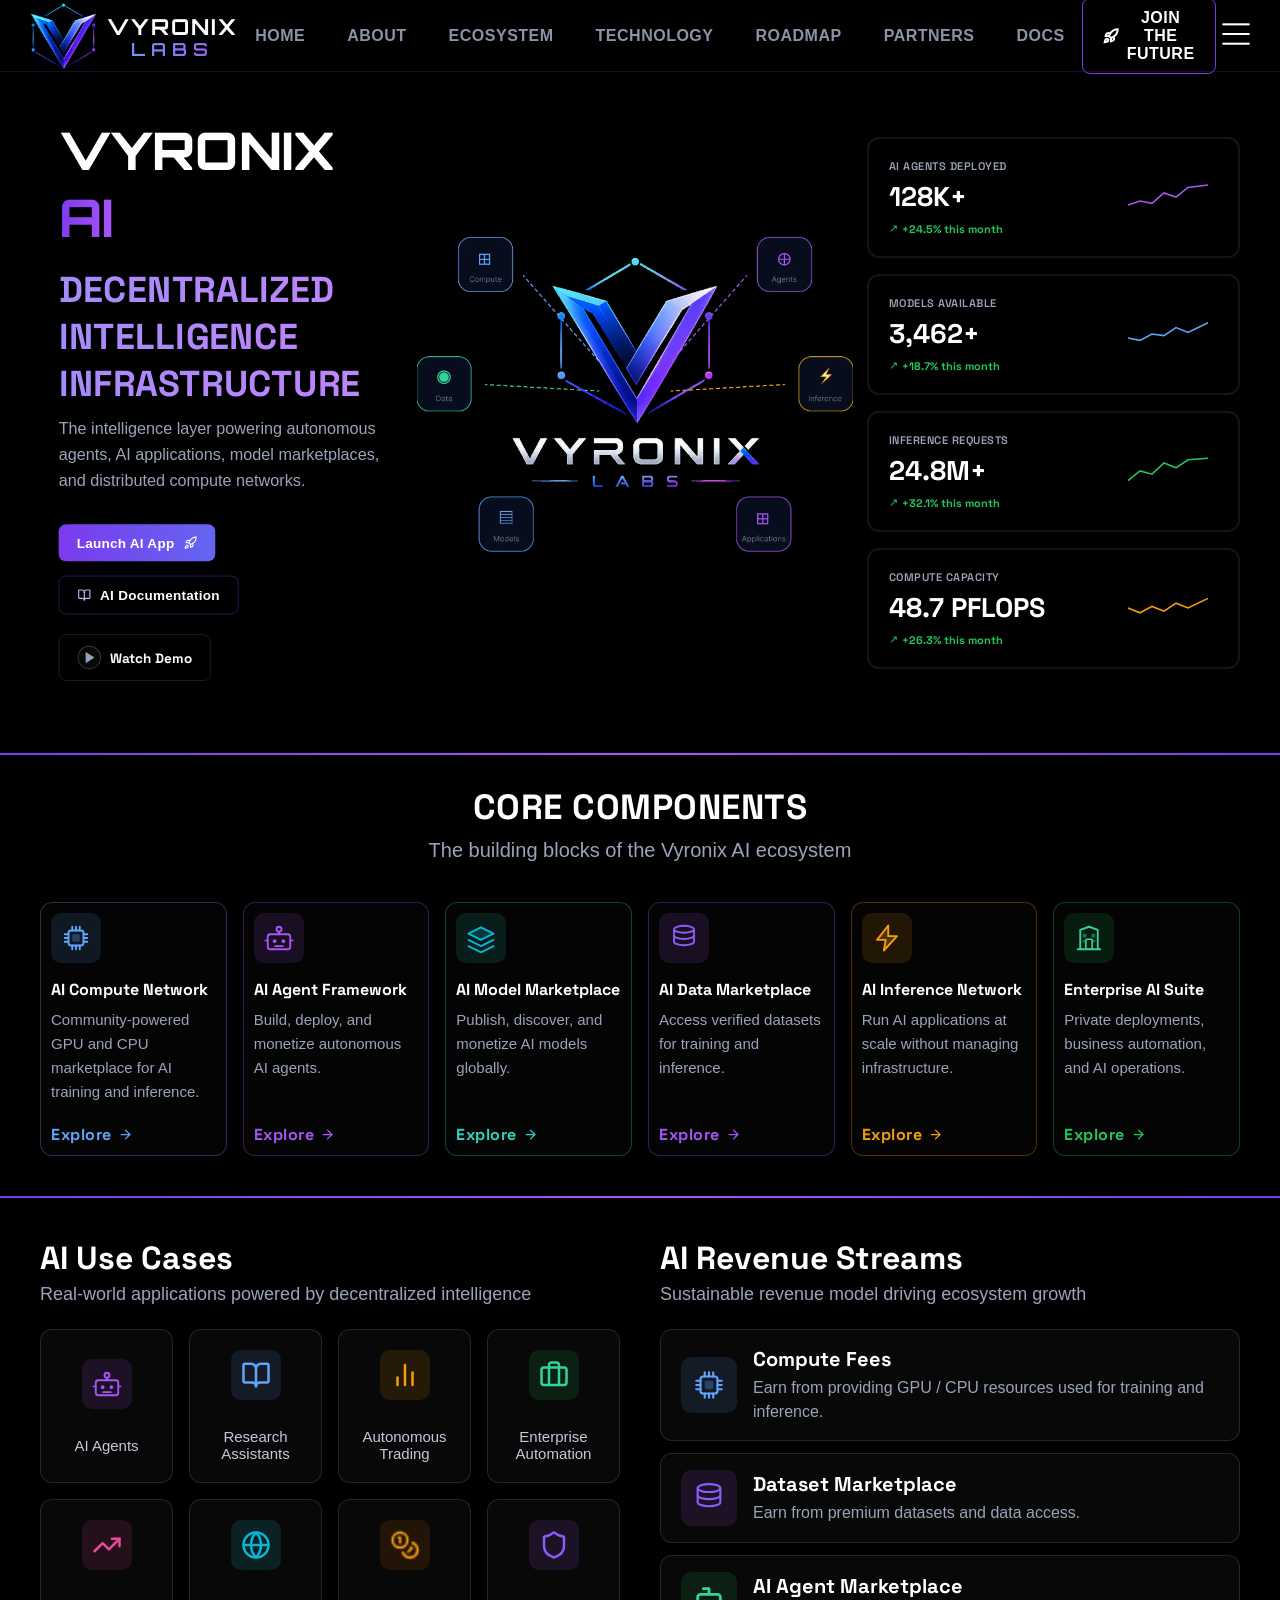
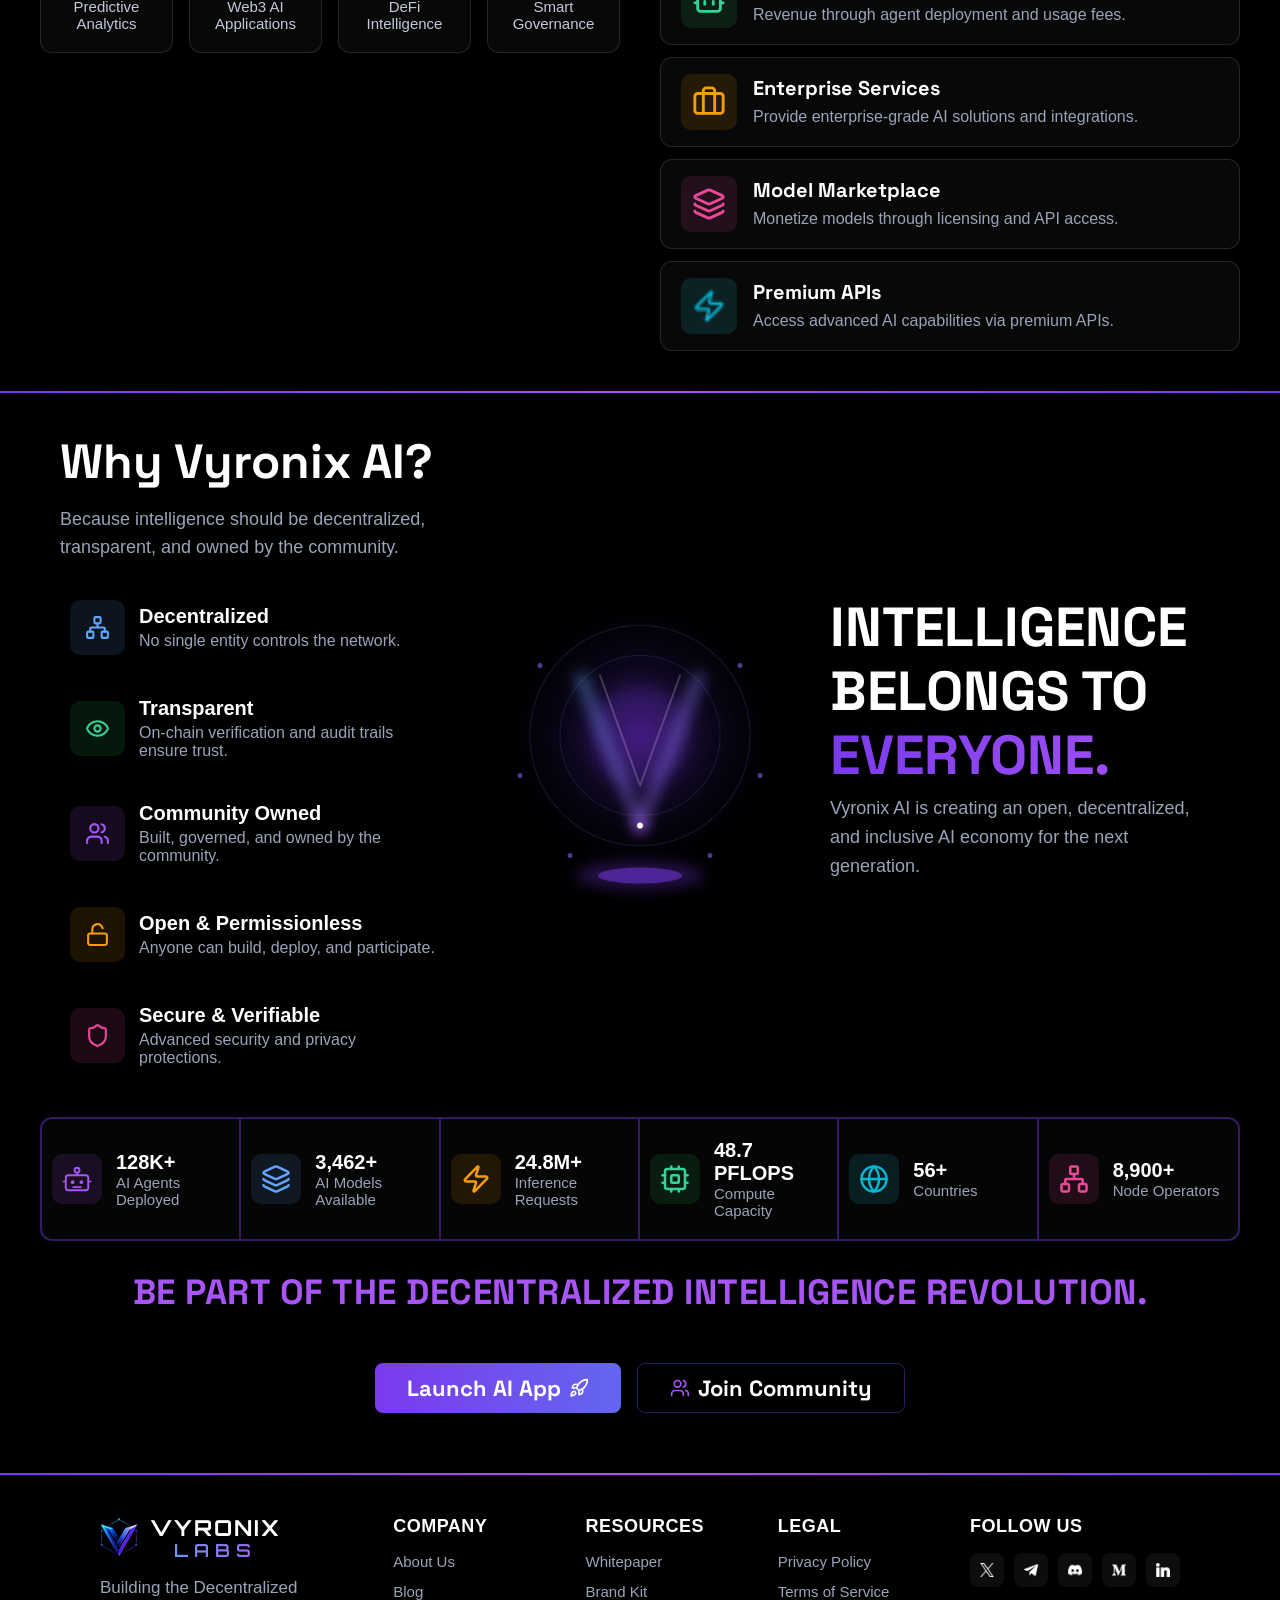
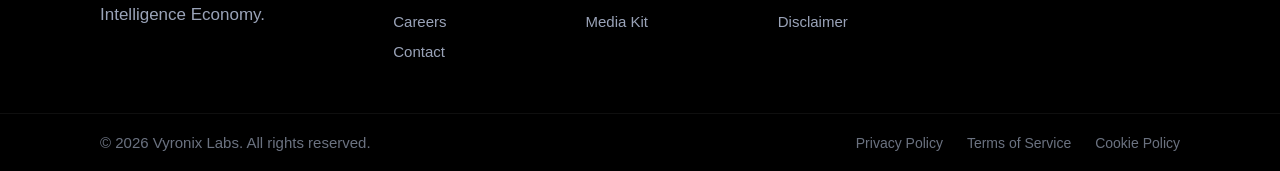
==== commit 65929942: "Add whitepaper html and icones" ====
--- a/page_ai.html
+++ b/page_ai.html
@@ -4,7 +4,7 @@
     <meta charset="UTF-8" />
     <meta name="viewport" content="width=device-width, initial-scale=1.0" />
     <title>VYRONIX Labs</title>
-      <base href="/"/>
+    <base href="/" />
     <link rel="shortcut icon" href="icones/VLOGO.webp" />
     <link
       rel="stylesheet"
@@ -14,7 +14,8 @@
       rel="stylesheet"
       href="https://fonts.googleapis.com/css2?family=Space+Grotesk:wght@700;800&family=Orbitron:wght@600;700&display=swap"
     />
-    
+
+    <link rel="stylesheet" href="navbar-footer-drawer.css" />
     <link rel="stylesheet" href="styles_ai.css" />
     <style></style>
   </head>
@@ -34,7 +35,7 @@
       </div>
       <div class="Navpages">
         <ul>
-          <li ><a href="/home">HOME</a></li>
+          <li><a href="/home">HOME</a></li>
           <li><a href="">ABOUT</a></li>
           <li><a href="">ECOSYSTEM</a></li>
           <li><a href="">TECHNOLOGY</a></li>
@@ -75,9 +76,7 @@
           >
         </li>
         <li class="active">
-          <a href="/ai"
-            ><img src="icones/ai.svg" alt="" /><span>AI</span></a
-          >
+          <a href="/ai"><img src="icones/ai.svg" alt="" /><span>AI</span></a>
         </li>
         <li>
           <a href="/web3"
@@ -85,7 +84,9 @@
           >
         </li>
         <li>
-          <a href="/depin"><img src="icones/depin.svg" alt="" /><span>DePIN</span></a>
+          <a href="/depin"
+            ><img src="icones/depin.svg" alt="" /><span>DePIN</span></a
+          >
         </li>
         <li>
           <a href="/ecosystem"
@@ -93,7 +94,7 @@
           >
         </li>
         <li>
-          <a href="/token"
+          <a href="/tokenomics"
             ><img src="icones/token.svg" alt="" /><span>Tokenomics</span></a
           >
         </li>
@@ -182,7 +183,7 @@
           </div>
 
           <div class="logo-center">
-            <img src="icones/ai/BrainOrb.webp" alt="Vyronix Labs" />
+            <img src="icones/ai/BrainOrb.jpg" alt="Vyronix Labs" />
           </div>
 
           <div class="stats">
@@ -810,50 +811,6 @@
       </div>
     </footer>
 
-    <!-- script for drawer -->
-    <script>
-      // Get elements
-      const hamburger = document.querySelector(".hamburger");
-      const drawer = document.getElementById("drawer");
-      const overlay = document.getElementById("drawerOverlay");
-      const closeBtn = document.getElementById("drawerClose");
-      const body = document.body;
-
-      // Open drawer
-      function openDrawer() {
-        drawer.classList.add("open");
-        overlay.classList.add("active");
-        body.classList.add("no-scroll");
-      }
-
-      // Close drawer
-      function closeDrawer() {
-        drawer.classList.remove("open");
-        overlay.classList.remove("active");
-        body.classList.remove("no-scroll");
-      }
-
-      // Event listeners
-      hamburger.addEventListener("click", openDrawer);
-      closeBtn.addEventListener("click", closeDrawer);
-      overlay.addEventListener("click", closeDrawer);
-
-      // Close on Escape key
-      document.addEventListener("keydown", function (e) {
-        if (e.key === "Escape") {
-          closeDrawer();
-        }
-      });
-
-      // Close when a nav link is clicked
-      document.querySelectorAll(".drawer-nav a").forEach((link) => {
-        link.addEventListener("click", closeDrawer);
-      });
-
-      // Close when join button is clicked
-      document
-        .querySelector(".drawer-join-btn")
-        .addEventListener("click", closeDrawer);
-    </script>
+    <script src="script.js"></script>
   </body>
 </html>
--- a/navbar-footer-drawer.css
+++ b/navbar-footer-drawer.css
@@ -0,0 +1,639 @@
+.navbar {
+    display: flex;
+    align-items: center;
+    justify-content: space-between;
+    height: 72px;
+    padding: 0 30px;
+    background-color: #000000;
+    border-bottom: 1px solid rgba(139, 92, 246, 0.15);
+}
+
+/* ---------- Logo ---------- */
+
+.navbar .navlogo {
+    display: flex;
+    align-items: center;
+    gap: 10px;
+}
+
+.navbar .navlogo .img img {
+    height: 70px;
+    width: auto;
+    display: block;
+}
+
+.vyronix2 {
+    color: #ffffff;
+    text-align: center;
+    font-family: "Orbitron";
+    font-size: 22px;
+    line-height: 24px;
+    letter-spacing: 2px;
+    font-weight: 700;
+    position: static;
+}
+
+.labs2 {
+    background: linear-gradient(90deg,
+            rgba(96, 165, 250, 1) 0%,
+            rgba(168, 85, 247, 1) 100%);
+    background-clip: text;
+    -webkit-background-clip: text;
+    -webkit-text-fill-color: transparent;
+    text-align: center;
+    font-family: "Orbitron", sans-serif;
+    font-size: 18px;
+    line-height: 16px;
+    letter-spacing: 6px;
+    font-weight: 600;
+    position: static;
+    margin-top: 2px;
+}
+
+/* ---------- Nav links ---------- */
+
+.Navpages ul {
+    list-style: none;
+    display: flex;
+    align-items: center;
+    gap: 8px;
+}
+
+.Navpages ul li a {
+    display: inline-block;
+    text-decoration: none;
+    color: #8b93a7;
+    font-size: 16px;
+    font-weight: 600;
+    letter-spacing: 0.5px;
+    padding: 8px 16px;
+    border-radius: 8px;
+    border: 1px solid transparent;
+    transition:
+        color 0.2s ease,
+        border-color 0.2s ease,
+        background 0.2s ease;
+}
+
+.Navpages ul li a:hover {
+    color: #ffffff;
+}
+
+.Navpages ul li.active a {
+    color: #ffffff;
+    border: 1px solid #7c3aed;
+    background: rgba(124, 58, 237, 0.08);
+}
+
+/* ---------- Join button ---------- */
+
+.JoiningButton button {
+    display: flex;
+    align-items: center;
+    gap: 8px;
+    background: transparent;
+    border: 1px solid #7c3aed;
+    border-radius: 8px;
+    padding: 10px 20px;
+    cursor: pointer;
+    transition: background 0.2s ease;
+}
+
+.JoiningButton button:hover {
+    background: rgba(124, 58, 237, 0.1);
+}
+
+.JoiningButton button img {
+    height: 16px;
+    width: auto;
+}
+
+.JoiningButton button h3 {
+    color: #ffffff;
+    font-size: 16px;
+    font-weight: 700;
+    letter-spacing: 0.5px;
+}
+
+.hamburger img {
+    height: 40px;
+}
+
+/* ---------- Drawer Styles ---------- */
+
+/* Overlay */
+.drawer-overlay {
+    display: none;
+    position: fixed;
+    top: 0;
+    left: 0;
+    width: 100%;
+    height: 100%;
+    background: rgba(0, 0, 0, 0.7);
+    backdrop-filter: blur(4px);
+    z-index: 999;
+    opacity: 0;
+    transition: opacity 0.3s ease;
+}
+
+.drawer-overlay.active {
+    display: block;
+    opacity: 1;
+}
+
+/* Drawer */
+.drawer {
+    position: fixed;
+    top: 0;
+    left: -320px;
+    /* Hidden off-screen */
+    width: 320px;
+    height: 100%;
+    background: #0a0e2b;
+    border-right: 1px solid rgba(139, 92, 246, 0.2);
+    z-index: 1000;
+    transition: left 0.3s ease;
+    display: flex;
+    flex-direction: column;
+    padding: 24px 20px;
+    overflow-y: auto;
+}
+
+.drawer.open {
+    left: 0;
+}
+
+/* Drawer Header */
+.drawer-header {
+    display: flex;
+    align-items: center;
+    justify-content: space-between;
+    padding-bottom: 20px;
+    border-bottom: 1px solid rgba(255, 255, 255, 0.06);
+    margin-bottom: 20px;
+}
+
+.drawer-logo {
+    display: flex;
+    align-items: center;
+    gap: 12px;
+}
+
+.drawer-logo img {
+    height: 36px;
+    width: auto;
+}
+
+.drawer-logo span {
+    color: #ffffff;
+    font-family: "Orbitron", sans-serif;
+    font-size: 16px;
+    font-weight: 700;
+}
+
+.drawer-close {
+    background: none;
+    border: none;
+    color: #9aa3b8;
+    font-size: 24px;
+    cursor: pointer;
+    padding: 4px 8px;
+    transition: color 0.2s ease;
+}
+
+.drawer-close:hover {
+    color: #ffffff;
+}
+
+/* Drawer Navigation */
+.drawer-nav {
+    list-style: none;
+    flex: 1;
+    padding: 0;
+}
+
+.drawer-nav li {
+    margin-bottom: 4px;
+}
+
+.drawer-nav li a {
+    display: block;
+    text-decoration: none;
+    color: #8b93a7;
+    font-size: 15px;
+    font-weight: 600;
+    letter-spacing: 0.5px;
+    padding: 12px 16px;
+    border-radius: 8px;
+    transition: all 0.2s ease;
+}
+
+.drawer-nav li a:hover {
+    color: #ffffff;
+    background: rgba(124, 58, 237, 0.08);
+}
+
+.drawer-nav li.active a {
+    color: #ffffff;
+    background: rgba(124, 58, 237, 0.12);
+    border-left: 3px solid #7c3aed;
+}
+
+/* Drawer Footer */
+.drawer-footer {
+    padding-top: 20px;
+    border-top: 1px solid rgba(255, 255, 255, 0.06);
+}
+
+.drawer-join-btn {
+    display: flex;
+    align-items: center;
+    justify-content: center;
+    gap: 10px;
+    width: 100%;
+    background: linear-gradient(90deg, #7c3aed, #6366f1);
+    color: #ffffff;
+    border: none;
+    border-radius: 8px;
+    padding: 14px 20px;
+    font-size: 13px;
+    font-weight: 700;
+    letter-spacing: 0.5px;
+    cursor: pointer;
+    margin-bottom: 16px;
+}
+
+.drawer-join-btn img {
+    height: 16px;
+    width: auto;
+}
+
+.drawer-social {
+    display: flex;
+    gap: 10px;
+    justify-content: center;
+}
+
+.drawer-social a {
+    display: flex;
+    align-items: center;
+    justify-content: center;
+    width: 38px;
+    height: 38px;
+    border-radius: 8px;
+    background: rgba(255, 255, 255, 0.05);
+    transition: background 0.2s ease;
+}
+
+.drawer-social a:hover {
+    background: rgba(124, 58, 237, 0.2);
+}
+
+.drawer-social a img {
+    width: 16px;
+    height: 16px;
+}
+
+/* ---------- Drawer: Explore Vyronix list (shown by default) ---------- */
+
+.drawer-explore-nav {
+    list-style: none;
+    padding: 0;
+}
+
+.explore-label {
+    display: flex;
+    align-items: center;
+    gap: 8px;
+    color: #6b7280;
+    font-size: 11px;
+    font-weight: 700;
+    letter-spacing: 1px;
+    text-transform: uppercase;
+    padding: 8px 16px;
+    margin-bottom: 8px;
+}
+
+.explore-label .dot {
+    width: 6px;
+    height: 6px;
+    border-radius: 50%;
+    background: #a855f7;
+}
+
+.drawer-explore-nav li a {
+    display: flex;
+    align-items: center;
+    gap: 12px;
+    text-decoration: none;
+    color: #8b93a7;
+    font-size: 15px;
+    font-weight: 600;
+    padding: 12px 16px;
+    border-radius: 8px;
+    margin-bottom: 4px;
+    transition: all 0.2s ease;
+}
+
+.drawer-explore-nav li a img {
+    width: 18px;
+    height: 18px;
+}
+
+.drawer-explore-nav li a:hover {
+    color: #ffffff;
+    background: rgba(124, 58, 237, 0.08);
+}
+
+.drawer-explore-nav li.active a {
+    color: #ffffff;
+    background: #7c3aed;
+}
+
+/* ---------- Drawer: page-link list hidden until Navpages is hidden ---------- */
+
+.drawer-nav {
+    display: none;
+}
+
+/* footer */
+.footer-bottom {
+    display: grid;
+    grid-template-columns: 1.6fr 1fr 1fr 1fr 1fr;
+    gap: 24px;
+    padding: 40px 100px;
+    border-top: 1px solid rgba(255, 255, 255, 0.06);
+}
+
+.footer-logo {
+    display: flex;
+    align-items: center;
+    gap: 12px;
+    margin-bottom: 16px;
+}
+
+.footer-logo img {
+    height: 40px;
+    width: auto;
+}
+
+.footer-tagline {
+    color: #9aa3b8;
+    font-size: 17px;
+    line-height: 1.6;
+    max-width: 220px;
+}
+
+.footer-links-col h4,
+.footer-follow-col h4 {
+    color: #ffffff;
+    font-size: 18px;
+    font-weight: 600;
+    letter-spacing: 0.5px;
+    margin-bottom: 16px;
+}
+
+.footer-links-col ul {
+    list-style: none;
+}
+
+.footer-links-col li {
+    margin-bottom: 12px;
+}
+
+.footer-links-col a {
+    color: #9aa3b8;
+    font-size: 15px;
+    text-decoration: none;
+}
+
+.footer-links-col a:hover {
+    color: #ffffff;
+}
+
+.footer-follow-col .social-icons {
+    display: flex;
+    gap: 10px;
+}
+
+.footer-follow-col .social-icons a {
+    display: flex;
+    align-items: center;
+    justify-content: center;
+    width: 34px;
+    height: 34px;
+    border-radius: 8px;
+    background: rgba(255, 255, 255, 0.05);
+}
+
+.footer-follow-col .social-icons a img {
+    width: 14px;
+    height: 14px;
+}
+
+.footer-copyright {
+    display: flex;
+    align-items: center;
+    justify-content: space-between;
+    padding: 20px 100px;
+    border-top: 1px solid rgba(255, 255, 255, 0.06);
+}
+
+.footer-copyright p {
+    color: #6b7280;
+    font-size: 15px;
+}
+
+.footer-copyright-links {
+    display: flex;
+    gap: 24px;
+}
+
+.footer-copyright-links a {
+    color: #6b7280;
+    font-size: 14px;
+    text-decoration: none;
+}
+
+.footer-copyright-links a:hover {
+    color: #9aa3b8;
+}
+
+
+@media (max-width: 1220px) {
+
+    /* ---------- Navbar: shrink before it stacks at 1024px ---------- */
+    .navbar {
+        padding: 0 20px;
+    }
+
+    .Navpages ul {
+        gap: 2px;
+    }
+
+    .Navpages ul li a {
+        padding: 8px 10px;
+        font-size: 12px;
+    }
+
+    .JoiningButton button {
+        padding: 8px 14px;
+    }
+
+    .JoiningButton button h3 {
+        font-size: 12px;
+    }
+}
+
+/* Tablets (landscape) */
+@media (max-width: 1024px) {
+
+    /* ---------- Navbar: stacked column ---------- */
+    .navbar {
+        height: auto;
+        gap: 16px;
+        padding: 20px;
+    }
+
+    .navbar {
+        display: grid;
+        grid-template-columns: 1fr 1fr;
+    }
+
+    .Navpages,
+    .JoiningButton {
+        margin: auto;
+    }
+
+    .navlogo {
+        grid-row: 1;
+        grid-column: 1/2;
+    }
+
+    .Navpages {
+        grid-row: 2;
+        grid-column: 1/3;
+    }
+
+    .JoiningButton {
+        grid-row: 3;
+        grid-column: 1/3;
+    }
+
+    .hamburger {
+        margin-left: auto;
+    }
+
+    .footer-bottom {
+        grid-template-columns: repeat(3, 1fr);
+        gap: 60px 10px;
+    }
+
+    .footer-brand {
+        grid-column: 1 / -1;
+    }
+
+}
+
+/* Tablets (portrait) */
+@media (max-width: 768px) {
+
+    /* ---------- Navbar: back to row, links hidden ---------- */
+    .navbar {
+        display: flex;
+        flex-direction: row;
+        height: 72px;
+        padding: 0 20px;
+        justify-content: center;
+    }
+
+    .navlogo {
+        margin-right: auto;
+    }
+
+    .Navpages {
+        display: none;
+    }
+
+    .JoiningButton {
+        margin: 0;
+        margin-left: auto;
+    }
+
+    .JoiningButton button {
+        padding: 20px;
+        border: 1px solid #7c3aed;
+        background: transparent;
+        border-radius: 8px;
+    }
+
+    .hamburger {
+        margin: 0;
+        display: block;
+        order: 3;
+        cursor: pointer;
+        padding: 0px;
+    }
+
+    .hamburger img {
+        height: 40px;
+    }
+
+    .drawer-nav {
+        display: block;
+        margin-top: 16px;
+        padding-top: 16px;
+        border-top: 1px solid rgba(255, 255, 255, 0.08);
+    }
+
+    .footer-bottom {
+        grid-template-columns: repeat(2, 1fr);
+        gap: 40px;
+        padding: 40px;
+    }
+
+    .footer-brand {
+        grid-column: 1 / -1;
+    }
+
+    .footer-copyright {
+        flex-direction: column;
+        align-items: flex-start;
+        gap: 10px;
+        padding: 40px;
+    }
+
+    .footer-copyright-links {
+        flex-direction: column;
+        gap: 10px;
+    }
+}
+
+/* Mobile */
+@media (max-width: 480px) {
+
+    .navbar {
+        height: 60px;
+    }
+
+    .navbar .navlogo .img img {
+        height: 50px;
+        width: auto;
+        display: block;
+    }
+
+    .JoiningButton button h3 {
+        display: none;
+    }
+
+    /* ---------- Footer ---------- */
+    .footer-bottom {
+        grid-template-columns: 1fr;
+        gap: 32px;
+        padding: 32px 20px;
+    }
+
+    .footer-copyright {
+        padding: 24px 20px;
+    }
+}
--- a/styles_ai.css
+++ b/styles_ai.css
@@ -17,128 +17,6 @@
 h6 {
     font-family: "Inter-Bold", sans-serif;
 }
-
-.navbar {
-    display: flex;
-    align-items: center;
-    justify-content: space-between;
-    height: 72px;
-    padding: 0 30px;
-    background-color: #000000;
-    border-bottom: 1px solid rgba(139, 92, 246, 0.15);
-}
-
-/* ---------- Logo ---------- */
-
-.navbar .navlogo {
-    display: flex;
-    align-items: center;
-    gap: 10px;
-}
-
-.navbar .navlogo .img img {
-    height: 70px;
-    width: auto;
-    display: block;
-}
-
-.vyronix2 {
-    color: #ffffff;
-    text-align: center;
-    font-family: "Orbitron";
-    font-size: 22px;
-    line-height: 24px;
-    letter-spacing: 2px;
-    font-weight: 700;
-    position: static;
-}
-
-.labs2 {
-    background: linear-gradient(90deg,
-            rgba(96, 165, 250, 1) 0%,
-            rgba(168, 85, 247, 1) 100%);
-    background-clip: text;
-    -webkit-background-clip: text;
-    -webkit-text-fill-color: transparent;
-    text-align: center;
-    font-family: "Orbitron", sans-serif;
-    font-size: 18px;
-    line-height: 16px;
-    letter-spacing: 6px;
-    font-weight: 600;
-    position: static;
-    margin-top: 2px;
-}
-
-/* ---------- Nav links ---------- */
-
-.Navpages ul {
-    list-style: none;
-    display: flex;
-    align-items: center;
-    gap: 8px;
-}
-
-.Navpages ul li a {
-    display: inline-block;
-    text-decoration: none;
-    color: #8b93a7;
-    font-size: 16px;
-    font-weight: 600;
-    letter-spacing: 0.5px;
-    padding: 8px 16px;
-    border-radius: 8px;
-    border: 1px solid transparent;
-    transition:
-        color 0.2s ease,
-        border-color 0.2s ease,
-        background 0.2s ease;
-}
-
-.Navpages ul li a:hover {
-    color: #ffffff;
-}
-
-.Navpages ul li.active a {
-    color: #ffffff;
-    border: 1px solid #7c3aed;
-    background: rgba(124, 58, 237, 0.08);
-}
-
-/* ---------- Join button ---------- */
-
-.JoiningButton button {
-    display: flex;
-    align-items: center;
-    gap: 8px;
-    background: transparent;
-    border: 1px solid #7c3aed;
-    border-radius: 8px;
-    padding: 10px 20px;
-    cursor: pointer;
-    transition: background 0.2s ease;
-}
-
-.JoiningButton button:hover {
-    background: rgba(124, 58, 237, 0.1);
-}
-
-.JoiningButton button img {
-    height: 16px;
-    width: auto;
-}
-
-.JoiningButton button h3 {
-    color: #ffffff;
-    font-size: 16px;
-    font-weight: 700;
-    letter-spacing: 0.5px;
-}
-
-.hamburger img {
-    height: 40px;
-}
-
 
 /* ---------- Main layout ---------- */
 .main {
@@ -1029,345 +907,6 @@
     height: 20px;
 }
 
-/* footer */
-.footer-bottom {
-    display: grid;
-    grid-template-columns: 1.6fr 1fr 1fr 1fr 1fr;
-    gap: 24px;
-    padding: 40px 100px;
-    border-top: 1px solid rgba(255, 255, 255, 0.06);
-}
-
-.footer-logo {
-    display: flex;
-    align-items: center;
-    gap: 12px;
-    margin-bottom: 16px;
-}
-
-.footer-logo img {
-    height: 40px;
-    width: auto;
-}
-
-.footer-tagline {
-    color: #9aa3b8;
-    font-size: 17px;
-    line-height: 1.6;
-    max-width: 220px;
-}
-
-.footer-links-col h4,
-.footer-follow-col h4 {
-    color: #ffffff;
-    font-size: 18px;
-    font-weight: 600;
-    letter-spacing: 0.5px;
-    margin-bottom: 16px;
-}
-
-.footer-links-col ul {
-    list-style: none;
-}
-
-.footer-links-col li {
-    margin-bottom: 12px;
-}
-
-.footer-links-col a {
-    color: #9aa3b8;
-    font-size: 15px;
-    text-decoration: none;
-}
-
-.footer-links-col a:hover {
-    color: #ffffff;
-}
-
-.footer-follow-col .social-icons {
-    display: flex;
-    gap: 10px;
-}
-
-.footer-follow-col .social-icons a {
-    display: flex;
-    align-items: center;
-    justify-content: center;
-    width: 34px;
-    height: 34px;
-    border-radius: 8px;
-    background: rgba(255, 255, 255, 0.05);
-}
-
-.footer-follow-col .social-icons a img {
-    width: 14px;
-    height: 14px;
-}
-
-.footer-copyright {
-    display: flex;
-    align-items: center;
-    justify-content: space-between;
-    padding: 20px 100px;
-    border-top: 1px solid rgba(255, 255, 255, 0.06);
-}
-
-.footer-copyright p {
-    color: #6b7280;
-    font-size: 15px;
-}
-
-.footer-copyright-links {
-    display: flex;
-    gap: 24px;
-}
-
-.footer-copyright-links a {
-    color: #6b7280;
-    font-size: 14px;
-    text-decoration: none;
-}
-
-.footer-copyright-links a:hover {
-    color: #9aa3b8;
-}
-
-/* ---------- Drawer Styles ---------- */
-
-/* Overlay */
-.drawer-overlay {
-    display: none;
-    position: fixed;
-    top: 0;
-    left: 0;
-    width: 100%;
-    height: 100%;
-    background: rgba(0, 0, 0, 0.7);
-    backdrop-filter: blur(4px);
-    z-index: 999;
-    opacity: 0;
-    transition: opacity 0.3s ease;
-}
-
-.drawer-overlay.active {
-    display: block;
-    opacity: 1;
-}
-
-/* Drawer */
-.drawer {
-    position: fixed;
-    top: 0;
-    left: -320px;
-    /* Hidden off-screen */
-    width: 320px;
-    height: 100%;
-    background: #0a0e2b;
-    border-right: 1px solid rgba(139, 92, 246, 0.2);
-    z-index: 1000;
-    transition: left 0.3s ease;
-    display: flex;
-    flex-direction: column;
-    padding: 24px 20px;
-    overflow-y: auto;
-}
-
-.drawer.open {
-    left: 0;
-}
-
-/* Drawer Header */
-.drawer-header {
-    display: flex;
-    align-items: center;
-    justify-content: space-between;
-    padding-bottom: 20px;
-    border-bottom: 1px solid rgba(255, 255, 255, 0.06);
-    margin-bottom: 20px;
-}
-
-.drawer-logo {
-    display: flex;
-    align-items: center;
-    gap: 12px;
-}
-
-.drawer-logo img {
-    height: 36px;
-    width: auto;
-}
-
-.drawer-logo span {
-    color: #ffffff;
-    font-family: "Orbitron", sans-serif;
-    font-size: 16px;
-    font-weight: 700;
-}
-
-.drawer-close {
-    background: none;
-    border: none;
-    color: #9aa3b8;
-    font-size: 24px;
-    cursor: pointer;
-    padding: 4px 8px;
-    transition: color 0.2s ease;
-}
-
-.drawer-close:hover {
-    color: #ffffff;
-}
-
-/* Drawer Navigation */
-.drawer-nav {
-    list-style: none;
-    flex: 1;
-    padding: 0;
-}
-
-.drawer-nav li {
-    margin-bottom: 4px;
-}
-
-.drawer-nav li a {
-    display: block;
-    text-decoration: none;
-    color: #8b93a7;
-    font-size: 15px;
-    font-weight: 600;
-    letter-spacing: 0.5px;
-    padding: 12px 16px;
-    border-radius: 8px;
-    transition: all 0.2s ease;
-}
-
-.drawer-nav li a:hover {
-    color: #ffffff;
-    background: rgba(124, 58, 237, 0.08);
-}
-
-.drawer-nav li.active a {
-    color: #ffffff;
-    background: rgba(124, 58, 237, 0.12);
-    border-left: 3px solid #7c3aed;
-}
-
-/* Drawer Footer */
-.drawer-footer {
-    padding-top: 20px;
-    border-top: 1px solid rgba(255, 255, 255, 0.06);
-}
-
-.drawer-join-btn {
-    display: flex;
-    align-items: center;
-    justify-content: center;
-    gap: 10px;
-    width: 100%;
-    background: linear-gradient(90deg, #7c3aed, #6366f1);
-    color: #ffffff;
-    border: none;
-    border-radius: 8px;
-    padding: 14px 20px;
-    font-size: 13px;
-    font-weight: 700;
-    letter-spacing: 0.5px;
-    cursor: pointer;
-    margin-bottom: 16px;
-}
-
-.drawer-join-btn img {
-    height: 16px;
-    width: auto;
-}
-
-.drawer-social {
-    display: flex;
-    gap: 10px;
-    justify-content: center;
-}
-
-.drawer-social a {
-    display: flex;
-    align-items: center;
-    justify-content: center;
-    width: 38px;
-    height: 38px;
-    border-radius: 8px;
-    background: rgba(255, 255, 255, 0.05);
-    transition: background 0.2s ease;
-}
-
-.drawer-social a:hover {
-    background: rgba(124, 58, 237, 0.2);
-}
-
-.drawer-social a img {
-    width: 16px;
-    height: 16px;
-}
-
-/* ---------- Drawer: Explore Vyronix list (shown by default) ---------- */
-
-.drawer-explore-nav {
-    list-style: none;
-    padding: 0;
-}
-
-.explore-label {
-    display: flex;
-    align-items: center;
-    gap: 8px;
-    color: #6b7280;
-    font-size: 11px;
-    font-weight: 700;
-    letter-spacing: 1px;
-    text-transform: uppercase;
-    padding: 8px 16px;
-    margin-bottom: 8px;
-}
-
-.explore-label .dot {
-    width: 6px;
-    height: 6px;
-    border-radius: 50%;
-    background: #a855f7;
-}
-
-.drawer-explore-nav li a {
-    display: flex;
-    align-items: center;
-    gap: 12px;
-    text-decoration: none;
-    color: #8b93a7;
-    font-size: 15px;
-    font-weight: 600;
-    padding: 12px 16px;
-    border-radius: 8px;
-    margin-bottom: 4px;
-    transition: all 0.2s ease;
-}
-
-.drawer-explore-nav li a img {
-    width: 18px;
-    height: 18px;
-}
-
-.drawer-explore-nav li a:hover {
-    color: #ffffff;
-    background: rgba(124, 58, 237, 0.08);
-}
-
-.drawer-explore-nav li.active a {
-    color: #ffffff;
-    background: #7c3aed;
-}
-
-/* ---------- Drawer: page-link list hidden until Navpages is hidden ---------- */
-
-.drawer-nav {
-    display: none;
-}
 
 /* Prevent body scroll when drawer is open */
 body.no-scroll {
@@ -1392,28 +931,6 @@
 /*  small laptops */
 @media (max-width: 1220px) {
 
-    /* ---------- Navbar: shrink before it stacks at 1024px ---------- */
-    .navbar {
-        padding: 0 20px;
-    }
-
-    .Navpages ul {
-        gap: 2px;
-    }
-
-    .Navpages ul li a {
-        padding: 8px 10px;
-        font-size: 12px;
-    }
-
-    .JoiningButton button {
-        padding: 8px 14px;
-    }
-
-    .JoiningButton button h3 {
-        font-size: 12px;
-    }
-
     .hero {
         grid-template-columns: 1fr 1fr 1fr;
         gap: 0px;
@@ -1466,43 +983,6 @@
 /* Tablets (landscape) */
 @media (max-width: 1024px) {
 
-    /* ---------- Navbar: stacked column ---------- */
-    .navbar {
-        height: auto;
-        gap: 16px;
-        padding: 20px;
-    }
-
-    .navbar {
-        display: grid;
-        grid-template-columns: 1fr 1fr;
-    }
-
-    .Navpages,
-    .JoiningButton {
-        margin: auto;
-    }
-
-    .navlogo {
-        grid-row: 1;
-        grid-column: 1/2;
-    }
-
-    .Navpages {
-        grid-row: 2;
-        grid-column: 1/3;
-    }
-
-    .JoiningButton {
-        grid-row: 3;
-        grid-column: 1/3;
-    }
-
-    .hamburger {
-        margin-left: auto;
-    }
-
-
     .hero {
         grid-template-columns: 1fr 1fr;
         gap: 0px;
@@ -1524,15 +1004,6 @@
         grid-template-columns: 1fr;
     }
 
-    .footer-bottom {
-        grid-template-columns: repeat(3, 1fr);
-        gap: 60px 10px;
-    }
-
-    .footer-brand {
-        grid-column: 1 / -1;
-    }
-
 }
 
 /* Tablets (portrait) */
@@ -1542,57 +1013,9 @@
         transform: none;
     }
 
-    /* ---------- Navbar: back to row, links hidden ---------- */
-    .navbar {
-        display: flex;
-        flex-direction: row;
-        height: 72px;
-        padding: 0 20px;
-        justify-content: center;
-    }
-
-    .navlogo {
-        margin-right: auto;
-    }
-
-    .Navpages {
-        display: none;
-    }
-
-    .JoiningButton {
-        margin: 0;
-        margin-left: auto;
-    }
-
-    .JoiningButton button {
-        padding: 20px;
-        border: 1px solid #7c3aed;
-        background: transparent;
-        border-radius: 8px;
-    }
-
-    .hamburger {
-        margin: 0;
-        display: block;
-        order: 3;
-        cursor: pointer;
-        padding: 0px;
-    }
-
-    .hamburger img {
-        height: 40px;
-    }
-
-    .drawer-nav {
-        display: block;
-        margin-top: 16px;
-        padding-top: 16px;
-        border-top: 1px solid rgba(255, 255, 255, 0.08);
-    }
-
     .hero {
         padding: 0px;
-        background-image: url("icones/ai/BrainOrb.webp");
+        background-image: url("icones/ai/BrainOrb.jpg");
         background-position: left 450px top 20px;
         background-repeat: no-repeat;
         background-size: 40% auto;
@@ -1650,46 +1073,10 @@
         border-bottom: 2px solid rgba(124, 58, 237, 0.4);
 
     }
-
-    .footer-bottom {
-        grid-template-columns: repeat(2, 1fr);
-        gap: 40px;
-        padding: 40px;
-    }
-
-    .footer-brand {
-        grid-column: 1 / -1;
-    }
-
-    .footer-copyright {
-        flex-direction: column;
-        align-items: flex-start;
-        gap: 10px;
-        padding: 40px;
-    }
-
-    .footer-copyright-links {
-        flex-direction: column;
-        gap: 10px;
-    }
 }
 
 /* Mobile */
 @media (max-width: 480px) {
-
-    .navbar {
-        height: 60px;
-    }
-
-    .navbar .navlogo .img img {
-        height: 50px;
-        width: auto;
-        display: block;
-    }
-
-    .JoiningButton button h3 {
-        display: none;
-    }
 
     /* ---------- Hero: single column, reset scaling ---------- */
     .hero {
@@ -1733,7 +1120,7 @@
 
     .sections .hero {
         background-color: rgba(0, 0, 0, 0.95);
-        background-image: url('icones/ai/BrainOrb.webp');
+        background-image: url('icones/ai/BrainOrb.jpg');
         background-position: center 30%;
         background-repeat: no-repeat;
         background-size: 80%;
@@ -1885,15 +1272,4 @@
         justify-content: center;
         margin: 0px;
     }
-
-    /* ---------- Footer ---------- */
-    .footer-bottom {
-        grid-template-columns: 1fr;
-        gap: 32px;
-        padding: 32px 20px;
-    }
-
-    .footer-copyright {
-        padding: 24px 20px;
-    }
 }
